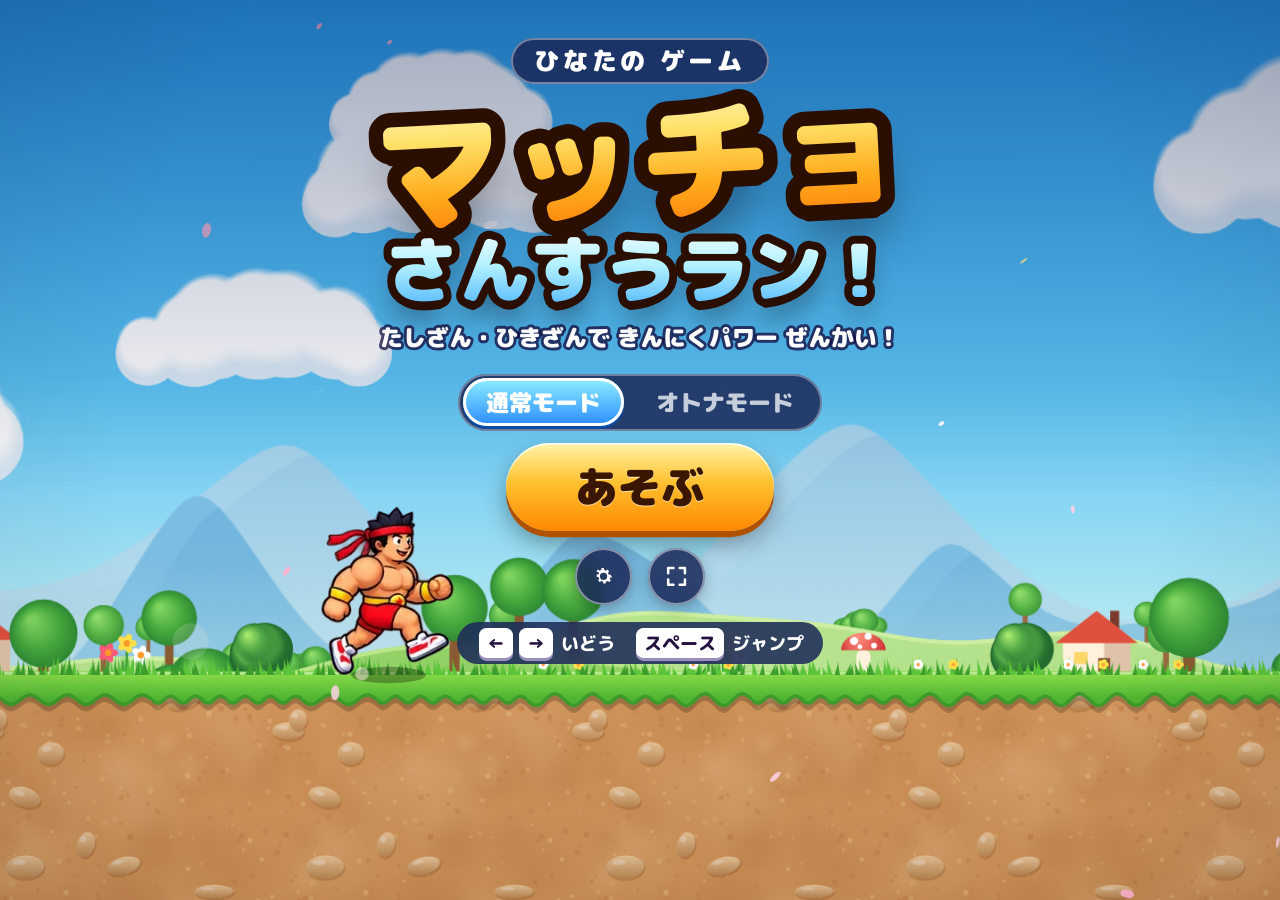
==== index.html @ c9f4a4e8 "追加レア10体の登場カットインを修正版に差し替え - 添付の修正版（キャラ＋テロップ）を source/cutin/rare_<ID>_cutin.webp に保管し、透明な余白を削って assets" ====
<!doctype html>
<html lang="ja">
<head>
<meta charset="utf-8">
<meta name="viewport" content="width=device-width, initial-scale=1, maximum-scale=1, user-scalable=no, viewport-fit=cover">
<meta name="theme-color" content="#160f44">
<meta name="mobile-web-app-capable" content="yes">
<meta name="apple-mobile-web-app-capable" content="yes">
<meta name="apple-mobile-web-app-status-bar-style" content="black-translucent">
<meta name="description" content="マッチョと いっしょに たしざん・ひきざん！ よこスクロール アクション ゲーム">
<title>マッチョ さんすうラン！</title>
<link rel="icon" href="data:image/svg+xml,%3Csvg xmlns='http://www.w3.org/2000/svg' viewBox='0 0 64 64'%3E%3Crect x='4' y='26' width='56' height='12' rx='4' fill='%23aab'/%3E%3Crect x='6' y='14' width='12' height='36' rx='4' fill='%23334'/%3E%3Crect x='46' y='14' width='12' height='36' rx='4' fill='%23334'/%3E%3C/svg%3E">
<link rel="preconnect" href="https://fonts.googleapis.com">
<link rel="preconnect" href="https://fonts.gstatic.com" crossorigin>
<link href="https://fonts.googleapis.com/css2?family=M+PLUS+Rounded+1c:wght@500;800;900&display=swap" rel="stylesheet">
<link rel="stylesheet" href="css/style.css?v=20261101b">
</head>
<body>
<div id="app">
  <canvas id="game"></canvas>

  <!-- うえの ひょうじ -->
  <div id="hud" class="hud">
    <div class="hud-left">
      <div id="hearts" class="hearts"></div>
      <div class="hud-row">
        <div class="pill db-pill">
          <svg class="db-icon" viewBox="0 0 48 24" aria-hidden="true"><rect x="10" y="9" width="28" height="6" rx="2" fill="#dfe3ee"/><rect x="5" y="2" width="9" height="20" rx="3" fill="#3a3e52"/><rect x="34" y="2" width="9" height="20" rx="3" fill="#3a3e52"/><rect x="0" y="6" width="6" height="12" rx="2" fill="#2a2d3d"/><rect x="42" y="6" width="6" height="12" rx="2" fill="#2a2d3d"/></svg>
          <span id="dbCount">0</span>
        </div>
        <!-- いまの モード（オトナは のこり じかんも） -->
        <div id="modeTag" class="pill mode-tag"><b class="mode-name">通常モード</b><span class="clock"><svg viewBox="0 0 24 24" aria-hidden="true"><circle cx="12" cy="13" r="8" fill="none" stroke="currentColor" stroke-width="2.6"/><path d="M12 9v4.5l3 2M9.5 2.5h5" fill="none" stroke="currentColor" stroke-width="2.6" stroke-linecap="round"/></svg><span id="clockText">3:00</span></span></div>
      </div>
    </div>
    <div id="stageChip" class="pill stage-chip"></div>
    <div class="hud-right">
      <!-- BGM を べつの 曲へ（ジャンプ・こたえとは べつ） -->
      <button id="btnBgm" class="pill bgm-btn" aria-label="BGMを べつの 曲に かえる">♫ シャッフル</button>
      <button id="btnPause" class="round-btn" aria-label="ひとやすみ">
        <svg viewBox="0 0 24 24" aria-hidden="true"><rect x="6" y="5" width="4" height="14" rx="1.5"/><rect x="14" y="5" width="4" height="14" rx="1.5"/></svg>
      </button>
    </div>
  </div>

  <!-- もんだい -->
  <div id="quiz" class="quiz">
    <div class="quiz-card">
      <div class="q-row">
        <div class="q-term"><div class="q-num" id="qA">0</div><div class="dots" id="dA"></div></div>
        <div class="q-op" id="qOp">＋</div>
        <div class="q-term"><div class="q-num" id="qB">0</div><div class="dots" id="dB"></div></div>
        <div class="q-op">＝</div>
        <div class="q-term"><div class="q-num q-ans" id="qAns">？</div><div class="dots" id="dAns"></div></div>
      </div>
      <div class="q-foot"><div class="q-help" id="qHelp"></div><div class="q-legend" id="qLegend"><span><i class="pv-t a"></i>＝10</span><span><i class="pv-h a mini"></i>＝100</span></div></div>
    </div>
    <button id="btnVoice" class="round-btn voice" aria-label="もういちど きく">
      <svg viewBox="0 0 24 24" aria-hidden="true"><path d="M4 9h4l5-4v14l-5-4H4z"/><path d="M16 8.5a5 5 0 0 1 0 7M18.5 6a8.5 8.5 0 0 1 0 12" fill="none" stroke="currentColor" stroke-width="2" stroke-linecap="round"/></svg>
    </button>
  </div>

  <div id="banner" class="banner"></div>

  <!-- せいかいの カットイン（え ＋ うすい あんまく） -->
  <div id="cutin" class="cutin" aria-hidden="true"><div class="cutin-dim"></div><div class="cutin-dim-rare"></div><canvas id="muscleFx" class="muscle-fx"></canvas><img id="cutinImg" class="cutin-img" alt=""></div>

  <!-- タッチ そうさ -->
  <div id="touch" class="touch">
    <div class="tpad">
      <button id="tLeft" class="tbtn" aria-label="ひだり"><svg viewBox="0 0 24 24"><path d="M15 4 7 12l8 8"/></svg></button>
      <button id="tRight" class="tbtn" aria-label="みぎ"><svg viewBox="0 0 24 24"><path d="m9 4 8 8-8 8"/></svg></button>
    </div>
    <button id="tJump" class="tbtn jump" aria-label="ジャンプ"><svg viewBox="0 0 24 24"><path d="M5 15l7-7 7 7"/></svg><span>ジャンプ</span></button>
  </div>

  <!-- タイトル -->
  <section id="scrTitle" class="screen title-screen">
    <div class="title-wrap">
      <div class="title-sub">ひなたの ゲーム</div>
      <h1 class="logo">
        <span class="logo-line l1" data-text="マッチョ"><span>マッチョ</span></span>
        <span class="logo-line l2" data-text="さんすうラン！"><span>さんすうラン！</span></span>
      </h1>
      <p class="title-copy">たしざん・ひきざんで きんにくパワー ぜんかい！</p>
      <div id="modeSel" class="mode-sel" role="radiogroup" aria-label="モード">
        <button data-mode="normal" class="on" role="radio" aria-checked="true">通常モード</button>
        <button data-mode="adult" role="radio" aria-checked="false">オトナモード</button>
      </div>
      <p id="modeNote" class="mode-note">1ステージ3分、ライフは3つ！<br>計算ミスや敵への接触でライフが減るぞ。ボスの攻撃はジャンプでよけよう！</p>
      <button id="btnPlay" class="btn big pulse">あそぶ</button>
      <div class="title-tools">
        <button id="btnSettings" class="round-btn" aria-label="せってい"><svg viewBox="0 0 24 24"><path d="M12 8.5a3.5 3.5 0 1 0 0 7 3.5 3.5 0 0 0 0-7Zm8.4 4.6-1.9-.3a6.7 6.7 0 0 1-.6 1.5l1.1 1.6-1.6 1.6-1.6-1.1c-.5.3-1 .5-1.5.6l-.3 1.9h-2.2l-.3-1.9a6.7 6.7 0 0 1-1.5-.6l-1.6 1.1-1.6-1.6 1.1-1.6a6.7 6.7 0 0 1-.6-1.5l-1.9-.3v-2.2l1.9-.3c.1-.5.3-1 .6-1.5L5.1 7.1l1.6-1.6 1.6 1.1c.5-.3 1-.5 1.5-.6l.3-1.9h2.2l.3 1.9c.5.1 1 .3 1.5.6l1.6-1.1 1.6 1.6-1.1 1.6c.3.5.5 1 .6 1.5l1.9.3z"/></svg></button>
        <button id="btnFull" class="round-btn" aria-label="ぜんがめん"><svg viewBox="0 0 24 24"><path d="M4 9V4h5M20 9V4h-5M4 15v5h5M20 15v5h-5" fill="none" stroke="currentColor" stroke-width="2.4" stroke-linecap="round" stroke-linejoin="round"/></svg></button>
      </div>
      <div class="howto"><kbd>←</kbd><kbd>→</kbd> いどう　<kbd>スペース</kbd> ジャンプ</div>
    </div>
  </section>

  <!-- ステージ えらび -->
  <section id="scrSelect" class="screen select-screen">
    <h2 class="screen-title">ステージを えらぼう <span id="selMode" class="sel-mode">通常モード</span></h2>
    <div class="level-row"><span class="level-cap">むずかしさ</span><div id="levelSel" class="levels"></div></div>
    <div id="stageGrid" class="stage-grid"></div>
    <button id="btnSelBack" class="btn ghost">もどる</button>
  </section>

  <!-- せってい -->
  <section id="scrSettings" class="screen dim">
    <div class="panel">
      <h2>おうちの ひと むけ せってい</h2>
      <p class="opt-note set-note">かずの むずかしさは「ステージを えらぼう」で えらべます</p>
      <div class="opt"><div class="opt-label">よみあげ こえ</div><div class="seg" data-key="voice"><button data-v="1">オン</button><button data-v="0">オフ</button></div></div>
      <div class="opt"><div class="opt-label">かぞえる ●ヒント</div><div class="seg" data-key="hint"><button data-v="1">オン</button><button data-v="0">オフ</button></div></div>
      <div class="opt"><div class="opt-label">おんがく</div><div class="seg" data-key="music"><button data-v="1">オン</button><button data-v="0">オフ</button></div></div>
      <div class="opt"><div class="opt-label">こうかおん</div><div class="seg" data-key="sfx"><button data-v="1">オン</button><button data-v="0">オフ</button></div></div>
      <button id="btnSetBack" class="btn">OK</button>
    </div>
  </section>

  <!-- ひとやすみ -->
  <section id="scrPause" class="screen dim">
    <div class="panel small">
      <h2>ひとやすみ</h2>
      <button id="btnResume" class="btn big">つづける</button>
      <button id="btnRetry" class="btn">さいしょから</button>
      <div class="row">
        <button id="btnToSelect" class="btn ghost">ステージを えらぶ</button>
        <button id="btnPauseSettings" class="btn ghost">せってい</button>
      </div>
    </div>
  </section>

  <!-- クリア -->
  <section id="scrClear" class="screen dim">
    <div class="panel clear">
      <div class="clear-main">
        <div id="clearLevel" class="clear-level"></div>
        <h2 class="clear-title">ステージ クリア！</h2>
        <div class="stars" id="clearStars"><span></span><span></span><span></span></div>
        <div class="clear-stats">
          <div><b id="cCorrect">0</b><small>もん せいかい</small></div>
          <div><b id="cDb">0</b><small>こ ダンベル</small></div>
          <div id="cTimeBox" hidden><b id="cTime">0:00</b><small>のこり じかん</small></div>
        </div>
        <p class="clear-msg" id="cMsg"></p>
        <button id="btnNext" class="btn big">つぎの ステージへ</button>
        <div class="row">
          <button id="btnAgain" class="btn">もういちど</button>
          <button id="btnClearSel" class="btn ghost">ステージを えらぶ</button>
        </div>
      </div>
      <!-- でた もんだいの いちらん（ながい ときは この なかだけ スクロール） -->
      <div class="clear-log">
        <div class="clear-log-head"><span>もんだい</span><span>けっか</span></div>
        <div class="clear-log-body"><ol id="clearLog" class="clear-log-list"></ol></div>
      </div>
    </div>
  </section>

  <!-- ゲームオーバー（オトナモード: ライフ切れ・時間切れ） -->
  <section id="scrOver" class="screen dim">
    <div class="panel small over-panel">
      <div id="overLevel" class="clear-level"></div>
      <h2 id="overTitle" class="over-title">ゲームオーバー</h2>
      <p id="overMsg" class="clear-msg"></p>
      <button id="btnOverRetry" class="btn big">もういちど</button>
      <button id="btnOverSel" class="btn ghost">ステージを えらぶ</button>
    </div>
  </section>

  <div id="rotate" class="rotate"><div class="phone"></div><p>よこむきに してね</p></div>
</div>

<script src="js/util.js?v=20261101b"></script>
<script src="js/quiz.js?v=20261101b"></script>
<script src="js/media.js?v=20261101b"></script>
<script src="js/audio.js?v=20261101b"></script>
<script src="js/media-audio.js?v=20261101b"></script>
<script src="js/input.js?v=20261101b"></script>
<script src="js/themes.js?v=20261101b"></script>
<script src="js/assets.js?v=20261101b"></script>
<script src="js/sprite-meta.js?v=20261101b"></script>
<script src="js/sprites.js?v=20261101b"></script>
<script src="js/hero.js?v=20261101b"></script>
<script src="js/entities.js?v=20261101b"></script>
<script src="js/level.js?v=20261101b"></script>
<script src="js/chara-data.js?v=20261101b"></script>
<script src="js/rare10-data.js?v=20261101b"></script>
<script src="js/chara.js?v=20261101b"></script>
<script src="js/render.js?v=20261101b"></script>
<script src="js/cutin.js?v=20261101b"></script>
<script src="js/ui.js?v=20261101b"></script>
<script src="js/game.js?v=20261101b"></script>
</body>
</html>
---- css/style.css ----
:root {
  --font: 'M PLUS Rounded 1c', 'Hiragino Maru Gothic ProN', 'BIZ UDPGothic', 'Meiryo', sans-serif;
  --ink: #24113f;
  --u: min(1vh, 0.6vw);
  --glass: rgba(26, 40, 88, 0.86);
}

* { box-sizing: border-box; -webkit-tap-highlight-color: transparent; }

html, body {
  margin: 0;
  height: 100%;
  overflow: hidden;
  background: #0b0820;
  color: #fff;
  font-family: var(--font);
  user-select: none;
  -webkit-user-select: none;
  -webkit-touch-callout: none;
  touch-action: none;
  overscroll-behavior: none;
}

#app { position: fixed; inset: 0; }
#game { position: absolute; inset: 0; width: 100%; height: 100%; display: block; }
button { font-family: inherit; cursor: pointer; border: 0; color: inherit; background: none; }
button:focus-visible { outline: 4px solid #7ae8ff; outline-offset: 3px; }

.outline {
  paint-order: stroke fill;
  -webkit-text-stroke: 0.2em #2a0e00;
}

/* ---------------- がめん ---------------- */
.screen {
  position: absolute;
  inset: 0;
  z-index: 20;
  display: flex;
  flex-direction: column;
  align-items: center;
  justify-content: center;
  gap: calc(var(--u) * 2.4);
  padding: calc(var(--u) * 4);
  opacity: 0;
  visibility: hidden;
  pointer-events: none;
  transition: opacity 0.35s ease, visibility 0s linear 0.35s;
}
.screen.on { opacity: 1; visibility: visible; pointer-events: auto; transition: opacity 0.35s ease; }
.screen.dim {
  background: radial-gradient(ellipse at center, rgba(24, 10, 60, 0.55), rgba(10, 4, 30, 0.85));
  -webkit-backdrop-filter: blur(6px);
  backdrop-filter: blur(6px);
}

/* ---------------- タイトル ---------------- */
.title-screen {
  justify-content: flex-start;
  padding-top: calc(var(--u) * 5);
  background: linear-gradient(180deg, rgba(8, 30, 80, 0.38), rgba(8, 30, 80, 0) 55%);
}
.title-wrap { display: flex; flex-direction: column; align-items: center; gap: calc(var(--u) * 1.6); }
.title-sub {
  font-weight: 900;
  font-size: calc(var(--u) * 3.2);
  letter-spacing: 0.15em;
  padding: calc(var(--u) * 0.6) calc(var(--u) * 3);
  border-radius: 999px;
  background: var(--glass);
  box-shadow: inset 0 0 0 2px rgba(255, 255, 255, 0.4);
  -webkit-backdrop-filter: blur(8px);
  backdrop-filter: blur(8px);
}
.logo {
  margin: 0;
  display: flex;
  flex-direction: column;
  align-items: center;
  line-height: 1.02;
  font-weight: 900;
  animation: logoIn 0.9s cubic-bezier(0.2, 1.4, 0.4, 1) both, float 4s 0.9s ease-in-out infinite;
}
.logo-line { position: relative; display: block; white-space: nowrap; }
.logo-line::before {
  content: attr(data-text);
  position: absolute;
  inset: 0;
  color: #2a0e00;
  -webkit-text-stroke: 0.22em #2a0e00;
  text-shadow: 0 0.12em 0 #2a0e00, 0 0.24em 0.35em rgba(0, 0, 0, 0.45);
}
.logo-line > span {
  position: relative;
  background: linear-gradient(180deg, #fffbd6 0%, #ffe066 34%, #ffad1f 62%, #ff6a00 100%);
  -webkit-background-clip: text;
  background-clip: text;
  color: transparent;
}
.l1 { font-size: calc(var(--u) * 17); transform: rotate(-3deg); letter-spacing: 0.02em; }
.l2 { font-size: calc(var(--u) * 9.5); margin-top: calc(var(--u) * 0.5); }
.l2 > span { background: linear-gradient(180deg, #ffffff 0%, #b4f2ff 45%, #3aa8ff 100%); -webkit-background-clip: text; background-clip: text; }
.title-copy {
  margin: 0 0 calc(var(--u) * 1);
  font-weight: 900;
  font-size: calc(var(--u) * 3);
  paint-order: stroke fill;
  -webkit-text-stroke: 0.25em rgba(20, 10, 60, 0.75);
}
.title-tools { display: flex; gap: calc(var(--u) * 2); margin-top: calc(var(--u) * 0.6); }
.howto {
  margin-top: calc(var(--u) * 0.6);
  font-weight: 800;
  font-size: calc(var(--u) * 2.4);
  padding: calc(var(--u) * 0.8) calc(var(--u) * 2.4);
  border-radius: 999px;
  background: var(--glass);
  -webkit-backdrop-filter: blur(8px);
  backdrop-filter: blur(8px);
}
kbd {
  font-family: inherit;
  display: inline-block;
  min-width: 1.8em;
  padding: 0.05em 0.45em;
  margin: 0 0.15em;
  border-radius: 0.4em;
  background: #fff;
  color: var(--ink);
  box-shadow: 0 3px 0 #9a90c0;
  text-align: center;
}
body.touchy .howto { display: none; }

/* ---------------- ボタン ---------------- */
.btn {
  font-weight: 900;
  font-size: max(15px, calc(var(--u) * 3.4));
  padding: calc(var(--u) * 1.5) calc(var(--u) * 5);
  border-radius: 999px;
  background: linear-gradient(180deg, #fff4a8 0%, #ffc130 45%, #ff8800 100%);
  color: #3a1600;
  box-shadow: 0 calc(var(--u) * 0.8) 0 #b05000, 0 calc(var(--u) * 1.6) calc(var(--u) * 3) rgba(0, 0, 0, 0.35), inset 0 2px 0 rgba(255, 255, 255, 0.75);
  text-shadow: 0 1px 0 rgba(255, 255, 255, 0.6);
  transition: transform 0.08s ease, box-shadow 0.08s ease, filter 0.15s;
  white-space: nowrap;
}
.btn:hover { filter: brightness(1.06); }
.btn:active { transform: translateY(calc(var(--u) * 0.6)); box-shadow: 0 calc(var(--u) * 0.2) 0 #b05000, 0 calc(var(--u) * 0.6) calc(var(--u) * 1.6) rgba(0, 0, 0, 0.3); }
.btn.big { font-size: max(22px, calc(var(--u) * 5.6)); padding: calc(var(--u) * 1.6) calc(var(--u) * 9); }
.btn.ghost {
  background: rgba(255, 255, 255, 0.14);
  color: #fff;
  box-shadow: inset 0 0 0 2px rgba(255, 255, 255, 0.45);
  text-shadow: none;
  -webkit-backdrop-filter: blur(6px);
  backdrop-filter: blur(6px);
}
.panel .btn.ghost { background: #ece9f8; color: #5a4a98; box-shadow: inset 0 0 0 2px #d4cfee; }
.btn.pulse { animation: pulse 1.6s ease-in-out infinite; }

.round-btn {
  width: max(38px, calc(var(--u) * 7.4));
  height: max(38px, calc(var(--u) * 7.4));
  border-radius: 50%;
  display: grid;
  place-items: center;
  background: var(--glass);
  box-shadow: inset 0 0 0 2px rgba(255, 255, 255, 0.45), 0 4px 14px rgba(0, 0, 0, 0.25);
  -webkit-backdrop-filter: blur(8px);
  backdrop-filter: blur(8px);
  transition: transform 0.1s;
}
.round-btn:active { transform: scale(0.92); }
.round-btn svg { width: 56%; height: 56%; fill: #fff; }

/* ---------------- HUD ---------------- */
.hud {
  position: absolute;
  inset: 0 0 auto 0;
  z-index: 10;
  display: flex;
  align-items: flex-start;
  justify-content: space-between;
  padding: max(calc(var(--u) * 2), env(safe-area-inset-top)) max(calc(var(--u) * 2.6), env(safe-area-inset-right)) 0 max(calc(var(--u) * 2.6), env(safe-area-inset-left));
  opacity: 0;
  transform: translateY(-24px);
  transition: opacity 0.3s, transform 0.3s;
  pointer-events: none;
}
.hud.on { opacity: 1; transform: none; }
.hud.on button { pointer-events: auto; }
.hud-left { display: flex; flex-direction: column; align-items: flex-start; gap: calc(var(--u) * 1); }
.hearts { display: flex; gap: calc(var(--u) * 0.6); }
.heart { width: max(24px, calc(var(--u) * 5.6)); height: max(22px, calc(var(--u) * 5.2)); display: block; filter: drop-shadow(0 3px 0 rgba(0, 0, 0, 0.3)); }
.heart svg { width: 100%; height: 100%; display: block; }
.heart.full svg { fill: #ff3b5c; stroke: #fff; stroke-width: 2.6; }
.heart.empty svg { fill: rgba(30, 20, 50, 0.5); stroke: rgba(255, 255, 255, 0.65); stroke-width: 2.6; }
.heart.lose { animation: lose 0.55s; }
.heart.gain { animation: gain 0.55s; }
.pill {
  display: inline-flex;
  align-items: center;
  gap: calc(var(--u) * 1);
  padding: calc(var(--u) * 0.5) calc(var(--u) * 2) calc(var(--u) * 0.5) calc(var(--u) * 1.4);
  border-radius: 999px;
  background: var(--glass);
  box-shadow: inset 0 0 0 2px rgba(255, 255, 255, 0.32);
  -webkit-backdrop-filter: blur(8px);
  backdrop-filter: blur(8px);
  font-weight: 900;
  font-size: max(15px, calc(var(--u) * 3.6));
}
.db-icon { width: max(22px, calc(var(--u) * 5.4)); height: auto; filter: drop-shadow(0 2px 0 rgba(0, 0, 0, 0.3)); }
.db-pill.bump { animation: bump 0.35s; }
.stage-chip { font-size: max(12px, calc(var(--u) * 2.6)); padding: calc(var(--u) * 0.9) calc(var(--u) * 2.4); transition: opacity 0.3s; }
body.quizzing .stage-chip { opacity: 0; }
.hud-row { display: flex; align-items: center; gap: calc(var(--u) * 1); }
.hearts .heart-count { font-weight: 900; font-size: max(18px, calc(var(--u) * 4.4)); align-self: center; paint-order: stroke fill; -webkit-text-stroke: 0.22em rgba(60, 0, 20, 0.8); }
/* ひとやすみ の した に「♫ シャッフル」（問題カードの 🔊 ボタンと はなす） */
.hud-right { display: flex; flex-direction: column-reverse; align-items: flex-end; gap: calc(var(--u) * 1.2); }
.bgm-btn { font-size: max(12px, calc(var(--u) * 2.7)); padding: calc(var(--u) * 1) calc(var(--u) * 2.2); height: max(34px, calc(var(--u) * 6.4)); color: #fff; cursor: pointer; }
.bgm-btn:active { transform: scale(0.94); }
.bgm-btn:disabled { opacity: 0.4; cursor: default; }
.bgm-btn.spin { animation: bump 0.35s; }
/* いまの モード（もんだい中も きえない）。オトナは のこり じかん */
.mode-tag { font-size: max(11px, calc(var(--u) * 2.4)); padding: calc(var(--u) * 0.7) calc(var(--u) * 1.8); gap: calc(var(--u) * 0.8); }
.mode-tag .clock { display: none; align-items: center; gap: 4px; font-variant-numeric: tabular-nums; font-size: max(15px, calc(var(--u) * 3.6)); }
.mode-tag .clock svg { width: 1em; height: 1em; }
.mode-tag.adult { background: linear-gradient(180deg, rgba(120, 30, 160, 0.85), rgba(70, 10, 110, 0.85)); box-shadow: inset 0 0 0 2px rgba(255, 180, 255, 0.6); }
.mode-tag.adult .mode-name { color: #ffd6ff; }
.mode-tag.adult .clock { display: inline-flex; }
.mode-tag.low { background: linear-gradient(180deg, #ff4a6a, #b8102e); animation: bump 1s infinite; }

/* ---------------- モード えらび（タイトル） ---------------- */
.mode-sel { display: flex; gap: calc(var(--u) * 1.2); padding: calc(var(--u) * 0.6); border-radius: 999px; background: var(--glass); box-shadow: inset 0 0 0 2px rgba(255, 255, 255, 0.35); -webkit-backdrop-filter: blur(8px); backdrop-filter: blur(8px); }
.mode-sel button { font-weight: 900; font-size: max(14px, calc(var(--u) * 3)); padding: calc(var(--u) * 0.9) calc(var(--u) * 3); border-radius: 999px; color: #fff; opacity: 0.75; box-shadow: inset 0 0 0 2px transparent; transition: background 0.15s, opacity 0.15s, box-shadow 0.15s; }
.mode-sel button.on { opacity: 1; background: linear-gradient(180deg, #8ef0ff, #2a8bff); box-shadow: inset 0 0 0 3px #fff, 0 3px 0 #0a4aa0; }
.mode-sel button[data-mode='adult'].on { background: linear-gradient(180deg, #e7a6ff, #8a2ad0); box-shadow: inset 0 0 0 3px #fff, 0 3px 0 #4a0a80; }
.mode-note { display: none; margin: 0; max-width: min(92vw, 640px); text-align: center; font-weight: 800; font-size: max(12px, calc(var(--u) * 2.5)); line-height: 1.45; padding: calc(var(--u) * 0.8) calc(var(--u) * 2.6); border-radius: calc(var(--u) * 2); background: rgba(60, 10, 90, 0.72); box-shadow: inset 0 0 0 2px rgba(230, 170, 255, 0.6); }
.mode-note.on { display: block; }
/* ひくい がめん（スマホ よこ）: ロゴを すこし ちいさく して モードの ぶんを あける */
@media (max-height: 520px) {
  body.adult .l1 { font-size: calc(var(--u) * 12.5); }
  body.adult .l2 { font-size: calc(var(--u) * 7); }
  body.adult .title-copy { display: none; }
}
.sel-mode { display: inline-block; vertical-align: middle; margin-left: 0.4em; font-size: 0.6em; padding: 0.15em 0.8em; border-radius: 999px; background: linear-gradient(180deg, #8ef0ff, #2a8bff); box-shadow: inset 0 0 0 2px #fff; }
.sel-mode.adult { background: linear-gradient(180deg, #e7a6ff, #8a2ad0); }
.over-title { color: #c8102e; }
.over-panel { display: flex; flex-direction: column; align-items: center; gap: calc(var(--u) * 1.6); }

/* ---------------- もんだい ---------------- */
.quiz {
  position: absolute;
  top: max(calc(var(--u) * 2), env(safe-area-inset-top));
  left: 50%;
  z-index: 11;
  display: flex;
  align-items: center;
  gap: calc(var(--u) * 1.2);
  transform: translate(-50%, -170%);
  transition: transform 0.55s cubic-bezier(0.2, 1.5, 0.4, 1);
  pointer-events: none;
}
.quiz.show { transform: translate(-50%, 0); }
.quiz.show .voice { pointer-events: auto; }
.quiz-card {
  background: linear-gradient(180deg, rgba(255, 255, 255, 0.96), rgba(234, 240, 255, 0.92));
  color: var(--ink);
  border: 3px solid #fff;
  border-radius: calc(var(--u) * 3.4);
  padding: calc(var(--u) * 1.8) calc(var(--u) * 3.8) calc(var(--u) * 1.4);
  box-shadow: 0 calc(var(--u) * 1) 0 rgba(30, 20, 90, 0.35), 0 calc(var(--u) * 2) calc(var(--u) * 5) rgba(0, 0, 0, 0.35);
}
.q-row { display: flex; align-items: flex-start; gap: calc(var(--u) * 2.2); }
.q-term { display: flex; flex-direction: column; align-items: center; gap: calc(var(--u) * 0.8); }
.q-num {
  min-width: max(42px, calc(var(--u) * 12.5));
  height: max(42px, calc(var(--u) * 12.5));
  padding: 0 calc(var(--u) * 1);
  display: grid;
  place-items: center;
  font-weight: 900;
  font-size: max(30px, calc(var(--u) * 9.4));
  line-height: 1;
  border-radius: calc(var(--u) * 2.2);
  background: linear-gradient(180deg, #ffffff, #e8edfb);
  box-shadow: inset 0 -4px 0 rgba(30, 30, 90, 0.12), 0 3px 0 rgba(30, 30, 90, 0.16);
  color: #2a1a5a;
}
.q-op { font-weight: 900; font-size: max(26px, calc(var(--u) * 8.6)); height: max(42px, calc(var(--u) * 12.5)); display: grid; place-items: center; color: #ff5a2a; }
.q-ans {
  color: #fff;
  background: linear-gradient(180deg, #84f2ff, #2a7bff);
  box-shadow: 0 0 0 3px #fff, 0 0 calc(var(--u) * 3) rgba(80, 180, 255, 0.9);
  text-shadow: 0 3px 0 rgba(10, 40, 120, 0.5);
  animation: glowPulse 1.2s ease-in-out infinite;
}
.quiz.solved .q-ans {
  background: linear-gradient(180deg, #c2ff8e, #1fb34a);
  box-shadow: 0 0 0 3px #fff, 0 0 calc(var(--u) * 3.4) rgba(90, 255, 120, 0.95);
  animation: popIn 0.5s cubic-bezier(0.2, 1.6, 0.4, 1);
}
.dots { display: flex; flex-wrap: wrap; justify-content: center; gap: max(2px, calc(var(--u) * 0.6)); width: max(52px, calc(var(--u) * 14.4)); min-height: max(8px, calc(var(--u) * 2.3)); }
.dot { width: max(8px, calc(var(--u) * 2.3)); height: max(8px, calc(var(--u) * 2.3)); border-radius: 50%; display: block; position: relative; box-shadow: 0 1px 0 rgba(0, 0, 0, 0.2); }
.dot.a { background: radial-gradient(circle at 35% 30%, #ffe0b0, #ff8a1a 60%, #d05800); }
.dot.b { background: radial-gradient(circle at 35% 30%, #cfeeff, #3a9aff 60%, #1a58d0); }
.dot.minus { background: radial-gradient(circle at 35% 30%, #ffc8d0, #ff4a6a 60%, #b81a3a); }
.dot.ans { background: radial-gradient(circle at 35% 30%, #dcffc0, #3ac84a 60%, #158a2a); animation: popIn 0.4s both; }
.dot.x { opacity: 0.38; }
.dot.x::after, .dot.minus::after {
  content: '';
  position: absolute;
  inset: -18%;
  background:
    linear-gradient(45deg, transparent 43%, var(--xc, #c8102e) 43%, var(--xc, #c8102e) 57%, transparent 57%),
    linear-gradient(-45deg, transparent 43%, var(--xc, #c8102e) 43%, var(--xc, #c8102e) 57%, transparent 57%);
}
.dot.minus { --xc: #ffffff; }
.dot.minus::after { inset: 12%; }
.quiz.nohint .dots { display: none; }
.q-help { white-space: nowrap; }
/* ひくい がめん（スマホの よこむき）は ●を 10こずつ ならべて カードを ひくく */
@media (max-height: 500px) {
  .dots { width: calc(10 * 8px + 9 * 2px); }
  .q-term { min-width: 0; }
}
.q-help { text-align: center; font-weight: 800; font-size: max(13px, calc(var(--u) * 2.9)); color: #5a4a8a; margin-top: calc(var(--u) * 0.7); }
.quiz.solved .q-help { color: #18943c; }
.quiz.wrong .quiz-card { animation: shake 0.45s; }
.quiz.wrong .dot { animation: wiggle 0.5s 2; }
.voice { background: linear-gradient(180deg, #8a6aff, #5a3ae0); box-shadow: inset 0 0 0 3px rgba(255, 255, 255, 0.6), 0 5px 0 #3a1aa0; }

/* 10の まとまり（ぼう）・100の まとまり（しかく） */
.quiz { --d: max(6px, min(calc(var(--u) * 2.1), 14px)); }
.dots.pv-wrap { width: auto; min-width: max(52px, calc(var(--u) * 14.4)); }
.pv { display: flex; align-items: flex-end; justify-content: center; gap: calc(var(--d) * 0.45); }
.pv-tens { display: flex; align-items: flex-end; gap: calc(var(--d) * 0.25); }
.pv-ones { display: grid; grid-template-columns: repeat(3, var(--d)); gap: calc(var(--d) * 0.2); align-content: end; }
.pv-ones .dot { width: var(--d); height: var(--d); }
.pv-t {
  display: block;
  width: calc(var(--d) * 0.85);
  height: calc(var(--d) * 5);
  border-radius: calc(var(--d) * 0.3);
  position: relative;
  box-shadow: 0 1px 0 rgba(0, 0, 0, 0.25);
  background-image: repeating-linear-gradient(180deg, transparent 0 calc(10% - 1px), rgba(255, 255, 255, 0.75) calc(10% - 1px) 10%);
}
.pv-h {
  display: grid;
  place-items: center;
  width: calc(var(--d) * 5);
  height: calc(var(--d) * 5);
  border-radius: calc(var(--d) * 0.35);
  position: relative;
  box-shadow: 0 1px 0 rgba(0, 0, 0, 0.25);
  background-image:
    repeating-linear-gradient(180deg, transparent 0 calc(10% - 1px), rgba(255, 255, 255, 0.55) calc(10% - 1px) 10%),
    repeating-linear-gradient(90deg, transparent 0 calc(10% - 1px), rgba(255, 255, 255, 0.55) calc(10% - 1px) 10%);
}
.pv-h b { font-size: calc(var(--d) * 1.6); font-weight: 900; color: #fff; text-shadow: 0 1px 2px rgba(0, 0, 0, 0.6); }
.pv-t.a, .pv-h.a { background-color: #ff8a1a; }
.pv-t.b, .pv-h.b { background-color: #3a9aff; }
.pv-t.ans, .pv-h.ans { background-color: #3ac84a; animation: popIn 0.4s both; }
.pv-t.minus, .pv-h.minus { background-color: #ff4a6a; opacity: 0.7; }
.pv .dot.minus::after { display: none; }
.pv .dot.minus { opacity: 0.7; }
/* ひく かず は まとまり ぜんたいに 大きな ✕（とりのぞく ぶん） */
.pv.pv-minus { position: relative; padding: 2px; }
.pv.pv-minus::after {
  content: '';
  position: absolute;
  inset: -3px;
  background:
    linear-gradient(to top right, transparent calc(50% - 2.5px), #d8102e calc(50% - 2.5px), #d8102e calc(50% + 2.5px), transparent calc(50% + 2.5px)),
    linear-gradient(to top left, transparent calc(50% - 2.5px), #d8102e calc(50% - 2.5px), #d8102e calc(50% + 2.5px), transparent calc(50% + 2.5px));
  pointer-events: none;
}
.q-foot { display: flex; align-items: center; justify-content: center; gap: calc(var(--u) * 2); margin-top: calc(var(--u) * 0.7); }
.q-foot .q-help { margin-top: 0; }
.q-legend { display: none; align-items: center; gap: calc(var(--u) * 1.2); font-weight: 900; font-size: max(12px, calc(var(--u) * 2.4)); color: #5a4a8a; white-space: nowrap; }
.q-legend.on { display: flex; }
.quiz.nohint .q-legend { display: none; }
.q-legend span { display: inline-flex; align-items: center; gap: 2px; }
.q-legend .pv-t { --d: max(5px, min(calc(var(--u) * 1.4), 9px)); height: calc(var(--d) * 3.2); display: inline-block; }
.q-legend .pv-h.mini { --d: max(5px, min(calc(var(--u) * 1.4), 9px)); width: calc(var(--d) * 3.2); height: calc(var(--d) * 3.2); display: inline-block; }
/* 3けたの ときは すこし ちいさめ（はみださない） */
.quiz.big .q-num { font-size: max(26px, calc(var(--u) * 7.6)); min-width: max(42px, calc(var(--u) * 13)); }
.quiz.big .q-row { gap: calc(var(--u) * 1.4); }
/* こたえが 4けた（オトナの 2けた×2けた）: わくから はみださない */
.quiz.huge .q-num { font-size: max(22px, calc(var(--u) * 6.4)); min-width: max(42px, calc(var(--u) * 11)); }
.quiz.adult .q-term { gap: 0; }
@media (max-height: 500px) {
  .quiz { --d: 6px; }
  .q-legend { font-size: 11px; }
}

/* ---------------- せいかいの カットイン ---------------- */
.cutin { position: absolute; inset: 0; z-index: 15; pointer-events: none; display: none; overflow: hidden; }
.cutin.on { display: block; }
.cutin-dim { position: absolute; inset: 0; opacity: 0; background: radial-gradient(ellipse at center, rgba(12, 6, 36, 0.45), rgba(12, 6, 36, 0.75)); }
/* レア: ほら貝〜動画の あいだの くろい うすい まく（え が でたら 通常と おなじ .cutin-dim に ひきつぐ） */
.cutin-dim-rare { position: absolute; inset: 0; opacity: 0; background: #000; }
/* レアの マッスル群（いちばん うえ・まえ。たてよこの わりあいは そのまま、はみださない） */
.muscle-fx {
  position: absolute;
  top: 0;
  left: 50%;
  width: min(100vw, calc(100vh * var(--ar, 1.7778)));  /* --ar = 動画の よこ÷たて（js で 動画の 大きさから いれる） */
  aspect-ratio: var(--ar, 1.7778);
  transform: translateX(-50%);
  display: none;
}
.muscle-fx.on { display: block; }
.cutin-img {
  position: absolute;
  left: 50%;
  top: 50%;
  height: 82vh;
  height: min(82vh, 82dvh);
  width: auto;
  max-width: 88vw;
  object-fit: contain;     /* たてよこの わりあいを まもる */
  filter: drop-shadow(0 10px 24px rgba(0, 0, 0, 0.45));
  will-change: transform;
}

/* ---------------- むずかしさ ---------------- */
.level-row { display: flex; align-items: center; gap: calc(var(--u) * 1.6); flex-wrap: wrap; justify-content: center; }
.level-cap {
  font-weight: 900;
  font-size: max(13px, calc(var(--u) * 2.8));
  color: #fff;
  paint-order: stroke fill;
  -webkit-text-stroke: 0.22em #1a0a40;
}
.levels { display: flex; gap: calc(var(--u) * 1); padding: 5px; border-radius: 999px; background: rgba(20, 10, 60, 0.55); box-shadow: inset 0 0 0 2px rgba(255, 255, 255, 0.35); }
.levels button {
  display: flex;
  flex-direction: column;
  align-items: center;
  line-height: 1.1;
  padding: calc(var(--u) * 0.7) calc(var(--u) * 2);
  border-radius: 999px;
  color: #fff;
  transition: background 0.15s, transform 0.1s;
}
.levels button b { font-weight: 900; font-size: max(13px, calc(var(--u) * 2.6)); }
.levels button small { font-weight: 800; font-size: max(10px, calc(var(--u) * 1.9)); opacity: 0.85; }
.levels button.on { background: linear-gradient(180deg, #fff4a8, #ffc130 50%, #ff8800); color: #3a1600; box-shadow: 0 3px 0 #b05000; }
.levels button:active { transform: scale(0.95); }
.clear-level { font-weight: 900; font-size: max(13px, calc(var(--u) * 2.6)); color: #7a6aa8; }
.set-note { text-align: center; }

/* ---------------- バナー ---------------- */
.banner { position: absolute; inset: 0; z-index: 12; display: grid; place-items: center; pointer-events: none; }
.banner-item { text-align: center; animation: bannerIn 2.6s cubic-bezier(0.2, 1.2, 0.3, 1) forwards; }
.b-main {
  font-weight: 900;
  font-size: max(34px, calc(var(--u) * 10));
  line-height: 1.1;
  color: #ffe45a;
  paint-order: stroke fill;
  -webkit-text-stroke: 0.2em #2a0e00;
  text-shadow: 0 0.1em 0 #2a0e00, 0 0.2em 0.4em rgba(0, 0, 0, 0.4);
}
.b-sub {
  margin-top: calc(var(--u) * 1);
  font-weight: 900;
  font-size: max(16px, calc(var(--u) * 4.4));
  color: #fff;
  paint-order: stroke fill;
  -webkit-text-stroke: 0.22em #1a0a40;
}
.banner-item.boss .b-main { color: #ff6a9a; }

/* ---------------- タッチ ---------------- */
.touch {
  position: absolute;
  inset: auto 0 0 0;
  z-index: 13;
  display: none;
  justify-content: space-between;
  align-items: flex-end;
  padding: calc(var(--u) * 3) max(calc(var(--u) * 4), env(safe-area-inset-right)) max(calc(var(--u) * 3), env(safe-area-inset-bottom)) max(calc(var(--u) * 4), env(safe-area-inset-left));
  pointer-events: none;
}
body.touchy.playing:not(.in-menu) .touch { display: flex; }
.tpad { display: flex; gap: calc(var(--u) * 2.4); }
.tbtn {
  pointer-events: auto;
  width: max(66px, calc(var(--u) * 15));
  height: max(66px, calc(var(--u) * 15));
  border-radius: 50%;
  display: grid;
  place-items: center;
  background: rgba(255, 255, 255, 0.16);
  box-shadow: inset 0 0 0 3px rgba(255, 255, 255, 0.55), 0 6px 20px rgba(0, 0, 0, 0.25);
  -webkit-backdrop-filter: blur(6px);
  backdrop-filter: blur(6px);
  touch-action: none;
  transition: transform 0.06s, background 0.06s;
}
.tbtn svg { width: 50%; height: 50%; fill: none; stroke: #fff; stroke-width: 3.2; stroke-linecap: round; stroke-linejoin: round; }
.tbtn.pressed { background: rgba(255, 255, 255, 0.42); transform: scale(0.93); }
.tbtn.jump {
  width: max(88px, calc(var(--u) * 20));
  height: max(88px, calc(var(--u) * 20));
  display: flex;
  flex-direction: column;
  align-items: center;
  justify-content: center;
  background: linear-gradient(180deg, rgba(255, 210, 70, 0.6), rgba(255, 120, 0, 0.5));
}
.tbtn.jump svg { width: 42%; height: 42%; }
.tbtn.jump span { font-weight: 900; font-size: max(12px, calc(var(--u) * 2.8)); margin-top: calc(var(--u) * -0.6); }

/* ---------------- ステージ えらび ---------------- */
.screen-title {
  margin: 0;
  font-weight: 900;
  font-size: calc(var(--u) * 6.4);
  color: #fff;
  paint-order: stroke fill;
  -webkit-text-stroke: 0.22em #1a0a40;
  text-shadow: 0 0.12em 0 #1a0a40;
}
.select-screen { overflow-x: hidden; overflow-y: auto; justify-content: safe center; background: linear-gradient(180deg, rgba(10, 6, 40, 0.55), rgba(10, 6, 40, 0.3)); }
.stage-grid {
  display: grid;
  grid-template-columns: repeat(4, minmax(0, 1fr));
  gap: calc(var(--u) * 2.4);
  width: min(96vw, calc(var(--u) * 196));
}
.stage-card {
  display: flex;
  flex-direction: column;
  background: #fff;
  color: var(--ink);
  border: 4px solid #fff;
  border-radius: calc(var(--u) * 3.2);
  overflow: hidden;
  text-align: left;
  box-shadow: 0 calc(var(--u) * 1) 0 rgba(0, 0, 0, 0.25), 0 calc(var(--u) * 2) calc(var(--u) * 4) rgba(0, 0, 0, 0.4);
  transition: transform 0.18s cubic-bezier(0.2, 1.5, 0.4, 1);
  animation: cardIn 0.6s cubic-bezier(0.2, 1.4, 0.4, 1) both;
}
.stage-card:nth-child(2) { animation-delay: 0.07s; }
.stage-card:nth-child(3) { animation-delay: 0.14s; }
.stage-card:nth-child(4) { animation-delay: 0.21s; }
.stage-card:hover { transform: translateY(-8px) rotate(-1.2deg); }
.stage-card:active { transform: scale(0.96); }
.thumb { position: relative; aspect-ratio: 16 / 10; border-radius: calc(var(--u) * 2.2) calc(var(--u) * 2.2) 0 0; overflow: hidden; }
.thumb img { position: absolute; inset: 0; width: 100%; height: 100%; object-fit: cover; opacity: 0; transition: opacity 0.4s; }
.thumb img.loaded { opacity: 1; }
.theme-meadow { background: linear-gradient(#3f8fe0, #cbe7f8 62%, #5fb24a 62%); }
.theme-desert { background: linear-gradient(#6c3a8e, #ffa860 62%, #e09a5c 62%); }
.theme-snow { background: linear-gradient(#1f4a8a, #d9eeff 62%, #f0f6ff 62%); }
.theme-night { background: linear-gradient(#05061e, #7a2f78 62%, #26244c 62%); }
.thumb .num, .thumb .op {
  position: absolute;
  top: calc(var(--u) * 1);
  display: grid;
  place-items: center;
  height: calc(var(--u) * 5.4);
  min-width: calc(var(--u) * 5.4);
  padding: 0 calc(var(--u) * 1.2);
  border-radius: 999px;
  font-weight: 900;
  font-size: calc(var(--u) * 3.2);
  box-shadow: 0 3px 0 rgba(0, 0, 0, 0.3);
}
.thumb .num { left: calc(var(--u) * 1); background: #fff; color: var(--ink); }
.thumb .op { right: calc(var(--u) * 1); background: linear-gradient(180deg, #ff8a5a, #ff3a5a); color: #fff; }
.card-body { padding: calc(var(--u) * 1.3) calc(var(--u) * 1.8) calc(var(--u) * 1.5); }
.card-name { font-weight: 900; font-size: max(12px, calc(var(--u) * 2.9)); line-height: 1.25; }
.card-label { font-weight: 800; font-size: max(10px, calc(var(--u) * 2.1)); color: #7a6aa8; }
.card-stars { margin-top: calc(var(--u) * 0.4); }
.card-stars i { font-style: normal; font-size: calc(var(--u) * 3.4); color: #dcd8ea; }
.card-stars i.got { color: #ffbf1a; text-shadow: 0 2px 0 #c07a00; }

/* ---------------- パネル ---------------- */
.panel {
  display: flex;
  flex-direction: column;
  align-items: center;
  gap: calc(var(--u) * 2);
  min-width: min(92vw, calc(var(--u) * 82));
  max-height: 94vh;
  overflow: auto;
  padding: calc(var(--u) * 3.6) calc(var(--u) * 5);
  background: linear-gradient(180deg, rgba(255, 255, 255, 0.98), rgba(236, 240, 255, 0.96));
  color: var(--ink);
  border-radius: calc(var(--u) * 4);
  border: 4px solid #fff;
  box-shadow: 0 calc(var(--u) * 1.2) 0 rgba(30, 20, 90, 0.35), 0 calc(var(--u) * 3) calc(var(--u) * 8) rgba(0, 0, 0, 0.45);
  animation: popIn 0.45s cubic-bezier(0.2, 1.5, 0.4, 1);
}
.panel.small { min-width: min(92vw, calc(var(--u) * 64)); }
.panel h2 { margin: 0; font-weight: 900; font-size: calc(var(--u) * 4.6); }
.row { display: flex; gap: calc(var(--u) * 2); flex-wrap: wrap; justify-content: center; }
.opt { width: 100%; display: grid; grid-template-columns: 1fr auto; align-items: center; gap: calc(var(--u) * 0.4) calc(var(--u) * 3); }
.opt-label { font-weight: 900; font-size: max(14px, calc(var(--u) * 3)); }
.opt-note { grid-column: 1 / -1; margin: 0; font-size: calc(var(--u) * 2); font-weight: 800; color: #8a7ab8; }
.seg { display: flex; gap: 4px; padding: 4px; border-radius: 999px; background: #e6e3f4; }
.seg button { padding: calc(var(--u) * 0.9) calc(var(--u) * 2.4); border-radius: 999px; font-weight: 900; font-size: max(13px, calc(var(--u) * 2.6)); color: #6a5a98; }
.seg button.on { background: linear-gradient(180deg, #8f70ff, #5a3ae0); color: #fff; box-shadow: 0 3px 0 #3a1aa0; }

.clear-title {
  font-size: calc(var(--u) * 7) !important;
  color: #ffd23f;
  paint-order: stroke fill;
  -webkit-text-stroke: 0.2em #5a2a00;
  text-shadow: 0 0.12em 0 #5a2a00;
}
.stars { display: flex; gap: calc(var(--u) * 1.4); }
.stars span { font-size: calc(var(--u) * 11); line-height: 1; color: #dcd8ea; text-shadow: 0 4px 0 #b8b2d0; }
.stars span::before { content: '★'; }
.stars span.got { color: #ffc21a; text-shadow: 0 4px 0 #c27800, 0 0 calc(var(--u) * 3) rgba(255, 200, 40, 0.8); animation: starPop 0.5s cubic-bezier(0.2, 1.8, 0.4, 1); }
.clear-stats { display: flex; gap: calc(var(--u) * 6); }
.clear-stats div { display: flex; flex-direction: column; align-items: center; }
.clear-stats b { font-size: calc(var(--u) * 7); line-height: 1; color: #5a3ae0; }
.clear-stats small { font-weight: 800; font-size: calc(var(--u) * 2.4); color: #8a7ab8; }
.clear-msg { margin: 0; font-weight: 900; font-size: calc(var(--u) * 3.2); color: #ff5a2a; text-align: center; }

/* クリア: ひだりに けっかと ボタン、みぎに もんだいの いちらん（いちらんの たかさは ひだりに あわせて なかで スクロール） */
.panel.clear { flex-direction: row; align-items: stretch; gap: calc(var(--u) * 3); max-width: 98vw; padding: calc(var(--u) * 3.2); }
.clear-main { display: flex; flex-direction: column; align-items: center; justify-content: center; gap: calc(var(--u) * 1.8); flex: none; }
.clear-main .btn.big { padding-left: calc(var(--u) * 6); padding-right: calc(var(--u) * 6); }
.clear-log { display: flex; flex-direction: column; flex: 0 1 auto; width: max(240px, calc(var(--u) * 66)); min-width: 0; min-height: calc(var(--u) * 34); border-radius: calc(var(--u) * 2.4); background: #fff; box-shadow: inset 0 0 0 2px #e2ddf4; overflow: hidden; }
.clear-log-head { display: flex; justify-content: space-between; padding: calc(var(--u) * 1) calc(var(--u) * 2.4); background: #ece9f8; font-weight: 900; font-size: max(12px, calc(var(--u) * 2.2)); color: #7a6aa8; }
.clear-log-body { position: relative; flex: 1 1 auto; }
.clear-log-list { position: absolute; inset: 0; margin: 0; padding: calc(var(--u) * 0.6) 0; list-style: none; overflow-y: auto; overscroll-behavior: contain; -webkit-overflow-scrolling: touch; }
.clear-log-list li { display: flex; align-items: center; justify-content: space-between; gap: calc(var(--u) * 1.4); padding: calc(var(--u) * 0.9) calc(var(--u) * 1.8); font-weight: 900; font-size: max(16px, calc(var(--u) * 3.2)); line-height: 1.2; white-space: nowrap; }
.clear-log-list li + li { border-top: 1px dashed #e2ddf4; }
.clear-log-list li.miss { background: #fff6f8; }
.clear-log-list li.empty { justify-content: center; color: #8a7ab8; font-size: max(14px, calc(var(--u) * 2.6)); }
.clear-log-list .q { font-variant-numeric: tabular-nums; }
.boss-tag { margin-left: calc(var(--u) * 1); padding: 0.1em 0.5em; border-radius: 999px; background: linear-gradient(180deg, #ff8aa8, #e0306a); color: #fff; font-size: max(10px, calc(var(--u) * 1.8)); vertical-align: 0.2em; }
.clear-log-list .r { display: flex; align-items: center; gap: 0.25em; font-size: 1.1em; }
.clear-log-list .ok, .clear-log-list .ng { -webkit-text-stroke: 0.07em currentColor; } /* ○ の せんを ふとく */
.clear-log-list .ok { color: #18943c; }
.clear-log-list .ng { color: #e0306a; }
.clear-log-list .arrow { color: #a89cc8; font-size: 0.8em; }
@media (max-width: 640px) { .clear-log-list li { font-size: 15px; } } /* ちいさい スマホの よこむき */
@media (max-aspect-ratio: 1/1) {
  .panel.clear { flex-direction: column; align-items: center; }
  .clear-log { width: 100%; min-height: 0; }
  .clear-log-body { flex: none; height: calc(var(--u) * 30); }
}

/* ---------------- たてむき ---------------- */
.rotate { position: absolute; inset: 0; z-index: 40; display: none; flex-direction: column; align-items: center; justify-content: center; gap: 28px; background: linear-gradient(#160f44, #3a1868); font-weight: 900; font-size: 26px; }
.phone { width: 70px; height: 120px; border: 6px solid #fff; border-radius: 16px; animation: rot 2.2s ease-in-out infinite; }
@media (orientation: portrait) and (pointer: coarse) { .rotate { display: flex; } }
@media (max-aspect-ratio: 1/1) { .stage-grid { grid-template-columns: repeat(2, minmax(0, 1fr)); } }

/* ---------------- うごき ---------------- */
@keyframes pulse { 0%, 100% { transform: scale(1); } 50% { transform: scale(1.06); } }
@keyframes float { 0%, 100% { transform: translateY(0); } 50% { transform: translateY(calc(var(--u) * -1.2)); } }
@keyframes logoIn { 0% { transform: scale(0.3) rotate(-8deg); opacity: 0; } 100% { transform: none; opacity: 1; } }
@keyframes bump { 0% { transform: scale(1); } 40% { transform: scale(1.18); } 100% { transform: scale(1); } }
@keyframes lose { 0% { transform: scale(1.4); filter: brightness(2); } 100% { transform: scale(1); } }
@keyframes gain { 0% { transform: scale(0.4); } 60% { transform: scale(1.35); } 100% { transform: scale(1); } }
@keyframes shake { 0%, 100% { transform: translateX(0); } 20% { transform: translateX(-12px); } 40% { transform: translateX(10px); } 60% { transform: translateX(-7px); } 80% { transform: translateX(4px); } }
@keyframes wiggle { 0%, 100% { transform: translateY(0); } 50% { transform: translateY(-4px) scale(1.15); } }
@keyframes popIn { 0% { transform: scale(0.4); opacity: 0; } 100% { transform: scale(1); opacity: 1; } }
@keyframes starPop { 0% { transform: scale(0) rotate(-40deg); } 100% { transform: scale(1) rotate(0); } }
@keyframes glowPulse { 0%, 100% { filter: brightness(1); } 50% { filter: brightness(1.18); } }
@keyframes cardIn { 0% { transform: translateY(40px) scale(0.9); opacity: 0; } 100% { transform: none; opacity: 1; } }
@keyframes bannerIn {
  0% { transform: scale(0.4); opacity: 0; }
  12% { transform: scale(1.08); opacity: 1; }
  20% { transform: scale(1); }
  82% { transform: scale(1); opacity: 1; }
  100% { transform: scale(1.1); opacity: 0; }
}
@keyframes rot { 0%, 20% { transform: rotate(0); } 60%, 100% { transform: rotate(-90deg); } }
@media (prefers-reduced-motion: reduce) {
  .logo, .btn.pulse { animation: none; }
}
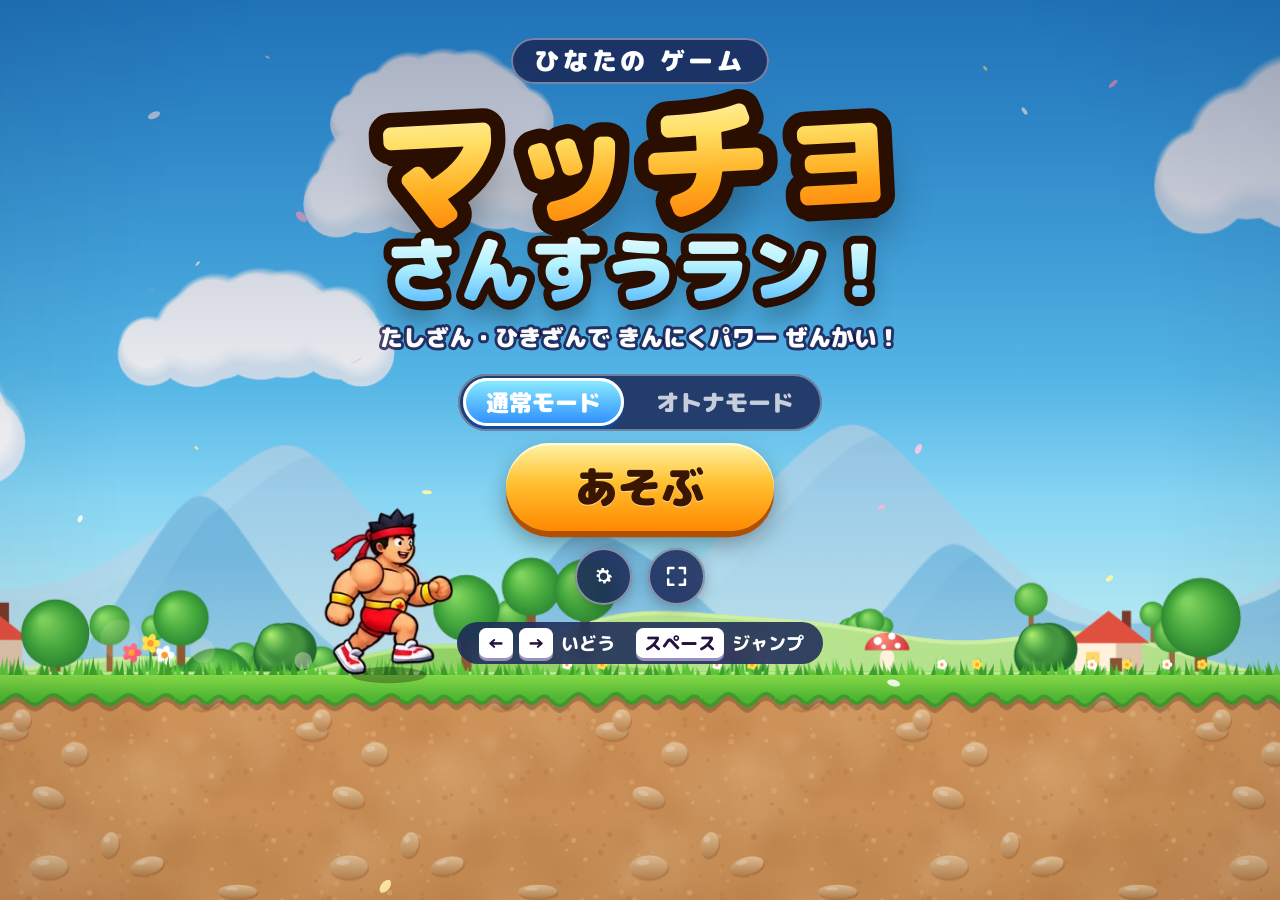
==== commit 3195ddcb: "通常モードに文章問題レベル6〜8を追加 - レベル6: 1けた（数1〜9・答え0〜9）、レベル7: 2けた（数10〜99・答え0〜99）、レベル8: 数3つ・2回計算（数1〜9・途中も答えも0〜20）" ====
--- a/index.html
+++ b/index.html
@@ -13,7 +13,7 @@
 <link rel="preconnect" href="https://fonts.googleapis.com">
 <link rel="preconnect" href="https://fonts.gstatic.com" crossorigin>
 <link href="https://fonts.googleapis.com/css2?family=M+PLUS+Rounded+1c:wght@500;800;900&display=swap" rel="stylesheet">
-<link rel="stylesheet" href="css/style.css?v=20261101b">
+<link rel="stylesheet" href="css/style.css?v=20261101c">
 </head>
 <body>
 <div id="app">
@@ -52,6 +52,7 @@
         <div class="q-op">＝</div>
         <div class="q-term"><div class="q-num q-ans" id="qAns">？</div><div class="dots" id="dAns"></div></div>
       </div>
+      <div class="q-word" id="qWord"></div>
       <div class="q-foot"><div class="q-help" id="qHelp"></div><div class="q-legend" id="qLegend"><span><i class="pv-t a"></i>＝10</span><span><i class="pv-h a mini"></i>＝100</span></div></div>
     </div>
     <button id="btnVoice" class="round-btn voice" aria-label="もういちど きく">
@@ -171,25 +172,26 @@
   <div id="rotate" class="rotate"><div class="phone"></div><p>よこむきに してね</p></div>
 </div>
 
-<script src="js/util.js?v=20261101b"></script>
-<script src="js/quiz.js?v=20261101b"></script>
-<script src="js/media.js?v=20261101b"></script>
-<script src="js/audio.js?v=20261101b"></script>
-<script src="js/media-audio.js?v=20261101b"></script>
-<script src="js/input.js?v=20261101b"></script>
-<script src="js/themes.js?v=20261101b"></script>
-<script src="js/assets.js?v=20261101b"></script>
-<script src="js/sprite-meta.js?v=20261101b"></script>
-<script src="js/sprites.js?v=20261101b"></script>
-<script src="js/hero.js?v=20261101b"></script>
-<script src="js/entities.js?v=20261101b"></script>
-<script src="js/level.js?v=20261101b"></script>
-<script src="js/chara-data.js?v=20261101b"></script>
-<script src="js/rare10-data.js?v=20261101b"></script>
-<script src="js/chara.js?v=20261101b"></script>
-<script src="js/render.js?v=20261101b"></script>
-<script src="js/cutin.js?v=20261101b"></script>
-<script src="js/ui.js?v=20261101b"></script>
-<script src="js/game.js?v=20261101b"></script>
+<script src="js/util.js?v=20261101c"></script>
+<script src="js/quiz.js?v=20261101c"></script>
+<script src="js/word.js?v=20261101c"></script>
+<script src="js/media.js?v=20261101c"></script>
+<script src="js/audio.js?v=20261101c"></script>
+<script src="js/media-audio.js?v=20261101c"></script>
+<script src="js/input.js?v=20261101c"></script>
+<script src="js/themes.js?v=20261101c"></script>
+<script src="js/assets.js?v=20261101c"></script>
+<script src="js/sprite-meta.js?v=20261101c"></script>
+<script src="js/sprites.js?v=20261101c"></script>
+<script src="js/hero.js?v=20261101c"></script>
+<script src="js/entities.js?v=20261101c"></script>
+<script src="js/level.js?v=20261101c"></script>
+<script src="js/chara-data.js?v=20261101c"></script>
+<script src="js/rare10-data.js?v=20261101c"></script>
+<script src="js/chara.js?v=20261101c"></script>
+<script src="js/render.js?v=20261101c"></script>
+<script src="js/cutin.js?v=20261101c"></script>
+<script src="js/ui.js?v=20261101c"></script>
+<script src="js/game.js?v=20261101c"></script>
 </body>
 </html>
--- a/css/style.css
+++ b/css/style.css
@@ -389,6 +389,16 @@
 /* 3けたの ときは すこし ちいさめ（はみださない） */
 .quiz.big .q-num { font-size: max(26px, calc(var(--u) * 7.6)); min-width: max(42px, calc(var(--u) * 13)); }
 .quiz.big .q-row { gap: calc(var(--u) * 1.4); }
+/* 文章問題: 式の かわりに 文（1ぶんずつ 改行）。ちいさく しすぎない */
+.q-word { display: none; }
+.quiz.word .q-row, .quiz.word .voice, .quiz.word .q-legend { display: none; }
+.quiz.word .q-word { display: flex; flex-direction: column; gap: 0.15em; font-weight: 900; font-size: max(15px, calc(var(--u) * 3.6)); line-height: 1.35; color: #2a1a5a; max-width: min(92vw, 880px); }
+.quiz.word .q-word .ask { color: #c8102e; } /* しつもんの 文 */
+.quiz.word .ql { display: block; }
+.q-word-ans { display: none !important; color: #18943c; }
+.quiz.word.solved .q-word-ans { display: block !important; }
+.quiz.word .quiz-card { padding: calc(var(--u) * 1.4) calc(var(--u) * 3) calc(var(--u) * 1); }
+@media (max-height: 500px) { .quiz.word .q-word { font-size: 13px; line-height: 1.3; } .quiz.word .q-help { font-size: 11px; } }
 /* こたえが 4けた（オトナの 2けた×2けた）: わくから はみださない */
 .quiz.huge .q-num { font-size: max(22px, calc(var(--u) * 6.4)); min-width: max(42px, calc(var(--u) * 11)); }
 .quiz.adult .q-term { gap: 0; }
@@ -451,6 +461,19 @@
 .levels button small { font-weight: 800; font-size: max(10px, calc(var(--u) * 1.9)); opacity: 0.85; }
 .levels button.on { background: linear-gradient(180deg, #fff4a8, #ffc130 50%, #ff8800); color: #3a1600; box-shadow: 0 3px 0 #b05000; }
 .levels button:active { transform: scale(0.95); }
+.levels button[hidden] { display: none; }
+/* ぶんしょうもんだい（レベル6〜8）: みどりで けいさんと くべつ、まえに くぎり */
+.levels button.word { color: #d6ffd8; }
+.levels button.word b::before { content: '📖'; margin-right: 0.15em; }
+.levels button[data-lv='6'] { position: relative; margin-left: calc(var(--u) * 1.6); }
+.levels button[data-lv='6']::after { content: ''; position: absolute; left: calc(var(--u) * -1.3); top: 18%; bottom: 18%; width: 2px; border-radius: 1px; background: rgba(255, 255, 255, 0.55); }
+.levels button.word.on { background: linear-gradient(180deg, #d8ffb0, #5ad25a 50%, #1f9a3a); color: #0a3a14; box-shadow: 0 3px 0 #0f6a24; }
+.stage-card.word .card-label { color: #1f9a3a; }
+/* はばが せまい ときは 2だんに（8こ ならぶ） */
+@media (max-width: 900px) {
+  .levels { flex-wrap: wrap; justify-content: center; border-radius: calc(var(--u) * 3); }
+  .levels button { padding: calc(var(--u) * 0.5) calc(var(--u) * 1.4); }
+}
 .clear-level { font-weight: 900; font-size: max(13px, calc(var(--u) * 2.6)); color: #7a6aa8; }
 .set-note { text-align: center; }
 
@@ -621,6 +644,7 @@
 .stars span.got { color: #ffc21a; text-shadow: 0 4px 0 #c27800, 0 0 calc(var(--u) * 3) rgba(255, 200, 40, 0.8); animation: starPop 0.5s cubic-bezier(0.2, 1.8, 0.4, 1); }
 .clear-stats { display: flex; gap: calc(var(--u) * 6); }
 .clear-stats div { display: flex; flex-direction: column; align-items: center; }
+.clear-stats div[hidden] { display: none; } /* 通常モードでは「のこり じかん」を ださない */
 .clear-stats b { font-size: calc(var(--u) * 7); line-height: 1; color: #5a3ae0; }
 .clear-stats small { font-weight: 800; font-size: calc(var(--u) * 2.4); color: #8a7ab8; }
 .clear-msg { margin: 0; font-weight: 900; font-size: calc(var(--u) * 3.2); color: #ff5a2a; text-align: center; }
@@ -644,6 +668,13 @@
 .clear-log-list .ok { color: #18943c; }
 .clear-log-list .ng { color: #e0306a; }
 .clear-log-list .arrow { color: #a89cc8; font-size: 0.8em; }
+/* 文章問題の ふりかえり: 文は おりかえして ぜんぶ よめる、した に 式・せいかい・えらんだ こたえ */
+.clear-log-list li.word { display: block; white-space: normal; font-size: max(13px, calc(var(--u) * 2.5)); line-height: 1.4; }
+.clear-log-list li.word .wq { color: #3a2a6a; font-weight: 800; }
+.clear-log-list li.word .wa { display: flex; align-items: center; flex-wrap: wrap; gap: 0.3em 1em; margin-top: 0.25em; }
+.clear-log-list li.word .wf { color: #1a6aa8; font-variant-numeric: tabular-nums; }
+.clear-log-list li.word .wp { color: #7a6aa8; font-size: 0.9em; }
+.clear-log-list li.word .r { margin-left: auto; }
 @media (max-width: 640px) { .clear-log-list li { font-size: 15px; } } /* ちいさい スマホの よこむき */
 @media (max-aspect-ratio: 1/1) {
   .panel.clear { flex-direction: column; align-items: center; }
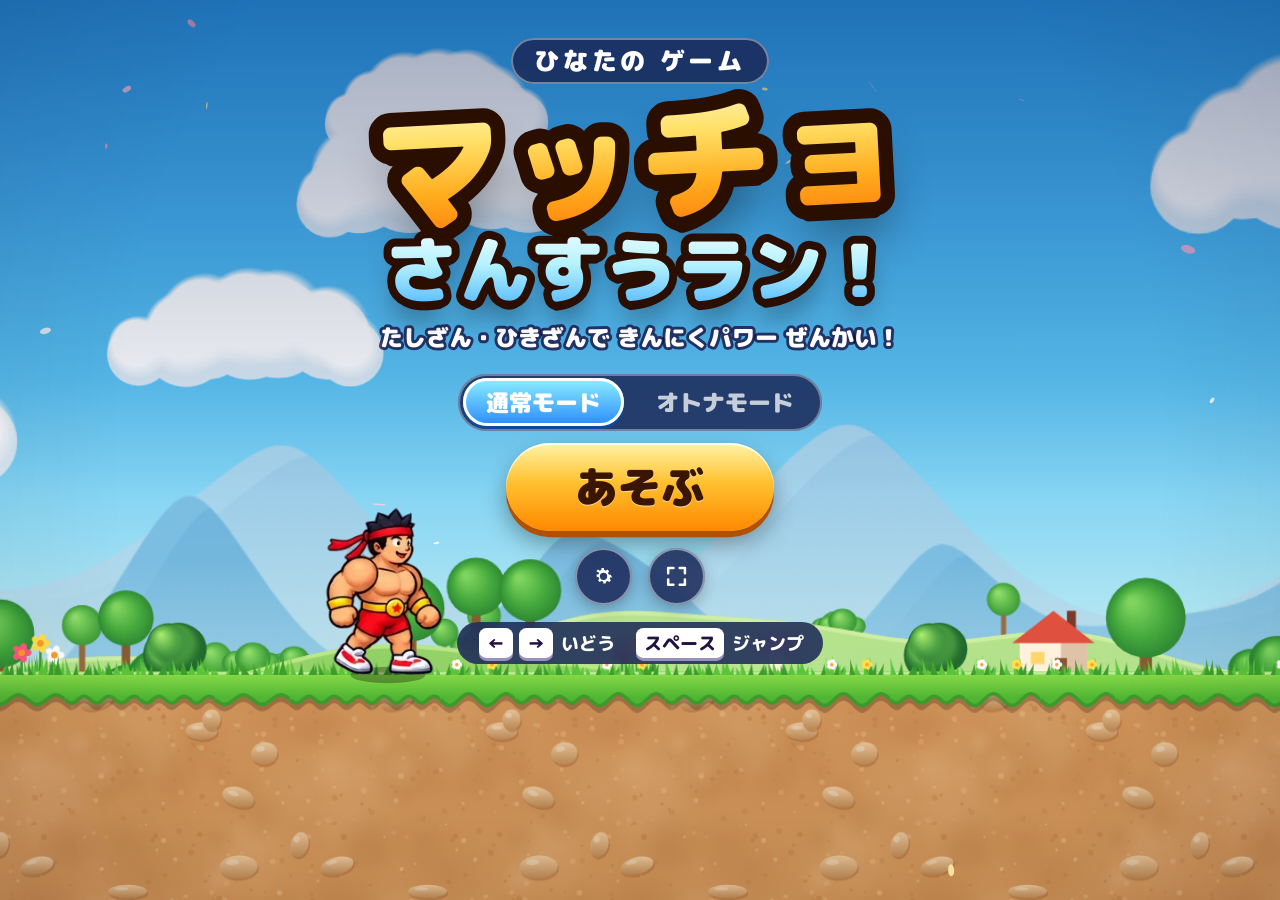
==== commit 362c4779: "文章問題レベル6〜8に専用ボス12体 - boss_lv6-8_assets の 5列×3段シートを、かたまり単位で切り出して足もとをそろえた 7列×2段に（tools/build_boss68.py" ====
--- a/index.html
+++ b/index.html
@@ -13,7 +13,7 @@
 <link rel="preconnect" href="https://fonts.googleapis.com">
 <link rel="preconnect" href="https://fonts.gstatic.com" crossorigin>
 <link href="https://fonts.googleapis.com/css2?family=M+PLUS+Rounded+1c:wght@500;800;900&display=swap" rel="stylesheet">
-<link rel="stylesheet" href="css/style.css?v=20261101c">
+<link rel="stylesheet" href="css/style.css?v=20261102a">
 </head>
 <body>
 <div id="app">
@@ -172,26 +172,27 @@
   <div id="rotate" class="rotate"><div class="phone"></div><p>よこむきに してね</p></div>
 </div>
 
-<script src="js/util.js?v=20261101c"></script>
-<script src="js/quiz.js?v=20261101c"></script>
-<script src="js/word.js?v=20261101c"></script>
-<script src="js/media.js?v=20261101c"></script>
-<script src="js/audio.js?v=20261101c"></script>
-<script src="js/media-audio.js?v=20261101c"></script>
-<script src="js/input.js?v=20261101c"></script>
-<script src="js/themes.js?v=20261101c"></script>
-<script src="js/assets.js?v=20261101c"></script>
-<script src="js/sprite-meta.js?v=20261101c"></script>
-<script src="js/sprites.js?v=20261101c"></script>
-<script src="js/hero.js?v=20261101c"></script>
-<script src="js/entities.js?v=20261101c"></script>
-<script src="js/level.js?v=20261101c"></script>
-<script src="js/chara-data.js?v=20261101c"></script>
-<script src="js/rare10-data.js?v=20261101c"></script>
-<script src="js/chara.js?v=20261101c"></script>
-<script src="js/render.js?v=20261101c"></script>
-<script src="js/cutin.js?v=20261101c"></script>
-<script src="js/ui.js?v=20261101c"></script>
-<script src="js/game.js?v=20261101c"></script>
+<script src="js/util.js?v=20261102a"></script>
+<script src="js/quiz.js?v=20261102a"></script>
+<script src="js/word.js?v=20261102a"></script>
+<script src="js/media.js?v=20261102a"></script>
+<script src="js/audio.js?v=20261102a"></script>
+<script src="js/media-audio.js?v=20261102a"></script>
+<script src="js/input.js?v=20261102a"></script>
+<script src="js/themes.js?v=20261102a"></script>
+<script src="js/assets.js?v=20261102a"></script>
+<script src="js/sprite-meta.js?v=20261102a"></script>
+<script src="js/sprites.js?v=20261102a"></script>
+<script src="js/hero.js?v=20261102a"></script>
+<script src="js/entities.js?v=20261102a"></script>
+<script src="js/level.js?v=20261102a"></script>
+<script src="js/chara-data.js?v=20261102a"></script>
+<script src="js/boss68-data.js?v=20261102a"></script>
+<script src="js/rare10-data.js?v=20261102a"></script>
+<script src="js/chara.js?v=20261102a"></script>
+<script src="js/render.js?v=20261102a"></script>
+<script src="js/cutin.js?v=20261102a"></script>
+<script src="js/ui.js?v=20261102a"></script>
+<script src="js/game.js?v=20261102a"></script>
 </body>
 </html>
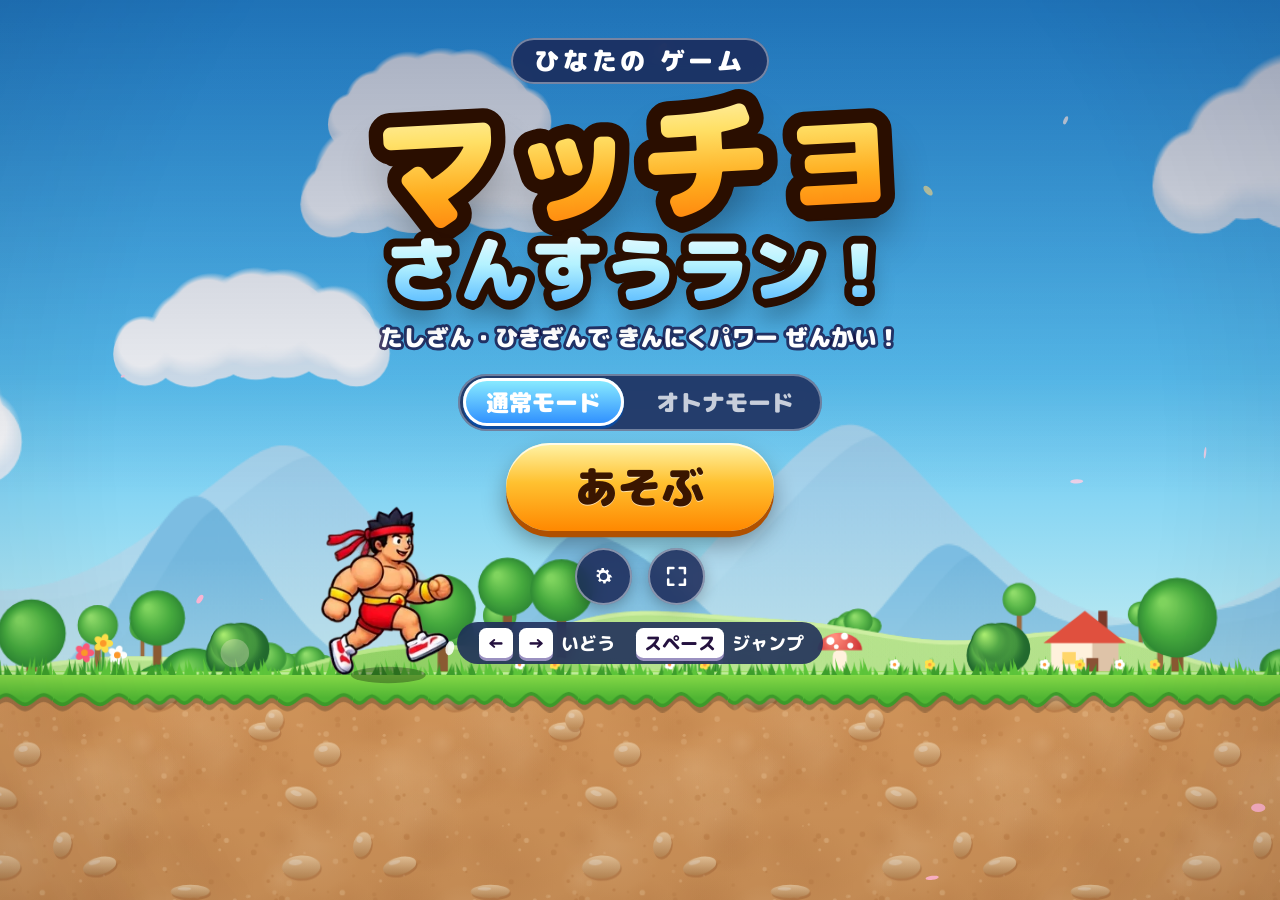
==== commit c524fe89: "オトナモード: 答えが2けた以上なら選択肢の一の位とけた数をそろえる まちがいの選択肢は 答え±10・±20・±30（3けた以上は ±100・±200 も）。一の位やけた数だけで答えがわからないように" ====
--- a/index.html
+++ b/index.html
@@ -13,7 +13,7 @@
 <link rel="preconnect" href="https://fonts.googleapis.com">
 <link rel="preconnect" href="https://fonts.gstatic.com" crossorigin>
 <link href="https://fonts.googleapis.com/css2?family=M+PLUS+Rounded+1c:wght@500;800;900&display=swap" rel="stylesheet">
-<link rel="stylesheet" href="css/style.css?v=20261102a">
+<link rel="stylesheet" href="css/style.css?v=20261102b">
 </head>
 <body>
 <div id="app">
@@ -172,27 +172,27 @@
   <div id="rotate" class="rotate"><div class="phone"></div><p>よこむきに してね</p></div>
 </div>
 
-<script src="js/util.js?v=20261102a"></script>
-<script src="js/quiz.js?v=20261102a"></script>
-<script src="js/word.js?v=20261102a"></script>
-<script src="js/media.js?v=20261102a"></script>
-<script src="js/audio.js?v=20261102a"></script>
-<script src="js/media-audio.js?v=20261102a"></script>
-<script src="js/input.js?v=20261102a"></script>
-<script src="js/themes.js?v=20261102a"></script>
-<script src="js/assets.js?v=20261102a"></script>
-<script src="js/sprite-meta.js?v=20261102a"></script>
-<script src="js/sprites.js?v=20261102a"></script>
-<script src="js/hero.js?v=20261102a"></script>
-<script src="js/entities.js?v=20261102a"></script>
-<script src="js/level.js?v=20261102a"></script>
-<script src="js/chara-data.js?v=20261102a"></script>
-<script src="js/boss68-data.js?v=20261102a"></script>
-<script src="js/rare10-data.js?v=20261102a"></script>
-<script src="js/chara.js?v=20261102a"></script>
-<script src="js/render.js?v=20261102a"></script>
-<script src="js/cutin.js?v=20261102a"></script>
-<script src="js/ui.js?v=20261102a"></script>
-<script src="js/game.js?v=20261102a"></script>
+<script src="js/util.js?v=20261102b"></script>
+<script src="js/quiz.js?v=20261102b"></script>
+<script src="js/word.js?v=20261102b"></script>
+<script src="js/media.js?v=20261102b"></script>
+<script src="js/audio.js?v=20261102b"></script>
+<script src="js/media-audio.js?v=20261102b"></script>
+<script src="js/input.js?v=20261102b"></script>
+<script src="js/themes.js?v=20261102b"></script>
+<script src="js/assets.js?v=20261102b"></script>
+<script src="js/sprite-meta.js?v=20261102b"></script>
+<script src="js/sprites.js?v=20261102b"></script>
+<script src="js/hero.js?v=20261102b"></script>
+<script src="js/entities.js?v=20261102b"></script>
+<script src="js/level.js?v=20261102b"></script>
+<script src="js/chara-data.js?v=20261102b"></script>
+<script src="js/boss68-data.js?v=20261102b"></script>
+<script src="js/rare10-data.js?v=20261102b"></script>
+<script src="js/chara.js?v=20261102b"></script>
+<script src="js/render.js?v=20261102b"></script>
+<script src="js/cutin.js?v=20261102b"></script>
+<script src="js/ui.js?v=20261102b"></script>
+<script src="js/game.js?v=20261102b"></script>
 </body>
 </html>
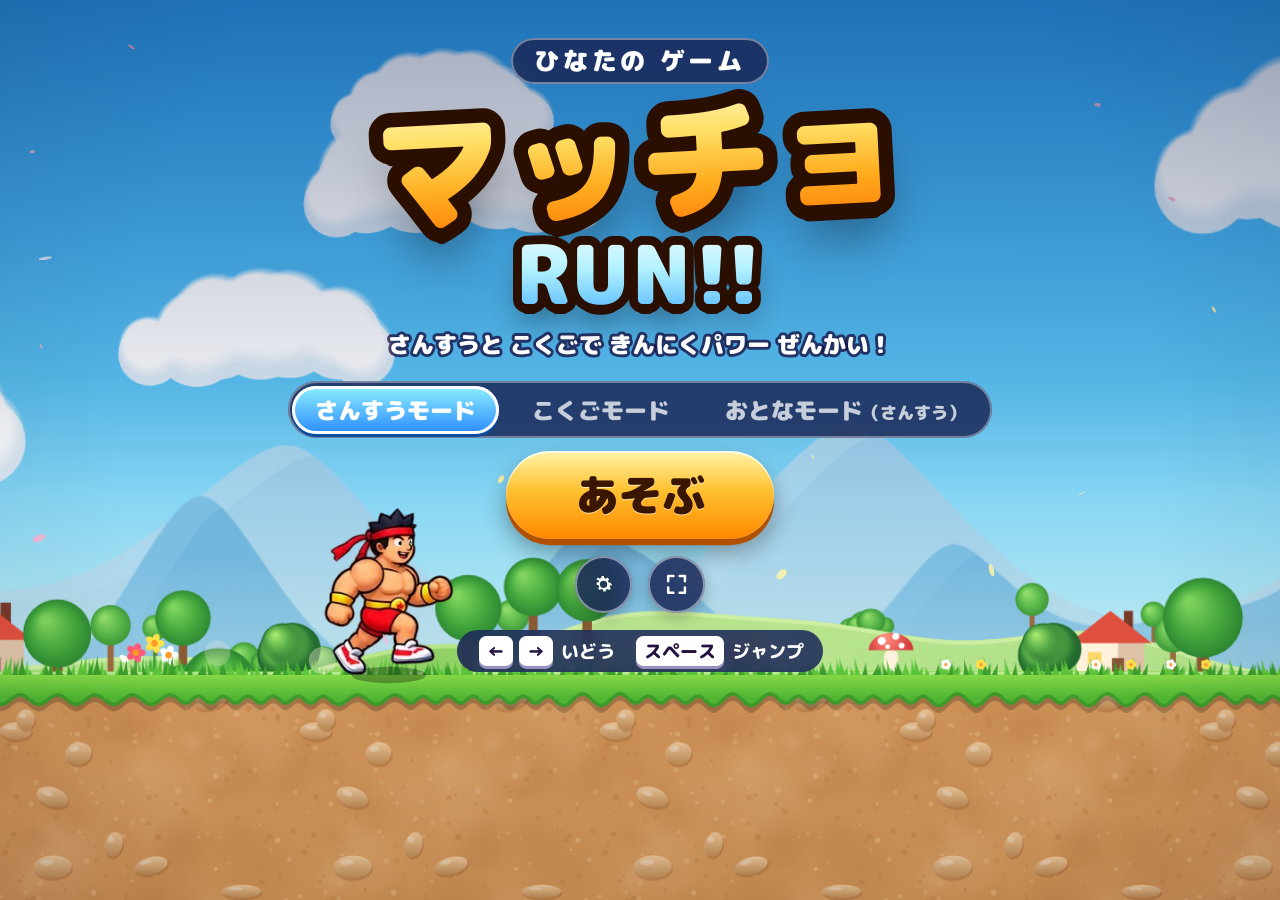
==== commit f11ac4fa: "タイトルを「マッチョ RUN！！」に変更、こくごモードを追加 - TOP: さんすう／こくご／おとな（さんすう）の 3モード。記録はモードごとに別 - こくごモード: Lv1-5 × ステージ1-4。" ====
--- a/index.html
+++ b/index.html
@@ -7,13 +7,13 @@
 <meta name="mobile-web-app-capable" content="yes">
 <meta name="apple-mobile-web-app-capable" content="yes">
 <meta name="apple-mobile-web-app-status-bar-style" content="black-translucent">
-<meta name="description" content="マッチョと いっしょに たしざん・ひきざん！ よこスクロール アクション ゲーム">
-<title>マッチョ さんすうラン！</title>
+<meta name="description" content="マッチョと いっしょに さんすうと こくご！ よこスクロール アクション ゲーム">
+<title>マッチョ RUN！！</title>
 <link rel="icon" href="data:image/svg+xml,%3Csvg xmlns='http://www.w3.org/2000/svg' viewBox='0 0 64 64'%3E%3Crect x='4' y='26' width='56' height='12' rx='4' fill='%23aab'/%3E%3Crect x='6' y='14' width='12' height='36' rx='4' fill='%23334'/%3E%3Crect x='46' y='14' width='12' height='36' rx='4' fill='%23334'/%3E%3C/svg%3E">
 <link rel="preconnect" href="https://fonts.googleapis.com">
 <link rel="preconnect" href="https://fonts.gstatic.com" crossorigin>
 <link href="https://fonts.googleapis.com/css2?family=M+PLUS+Rounded+1c:wght@500;800;900&display=swap" rel="stylesheet">
-<link rel="stylesheet" href="css/style.css?v=20261102b">
+<link rel="stylesheet" href="css/style.css?v=20261102k">
 </head>
 <body>
 <div id="app">
@@ -29,7 +29,7 @@
           <span id="dbCount">0</span>
         </div>
         <!-- いまの モード（オトナは のこり じかんも） -->
-        <div id="modeTag" class="pill mode-tag"><b class="mode-name">通常モード</b><span class="clock"><svg viewBox="0 0 24 24" aria-hidden="true"><circle cx="12" cy="13" r="8" fill="none" stroke="currentColor" stroke-width="2.6"/><path d="M12 9v4.5l3 2M9.5 2.5h5" fill="none" stroke="currentColor" stroke-width="2.6" stroke-linecap="round"/></svg><span id="clockText">3:00</span></span></div>
+        <div id="modeTag" class="pill mode-tag"><b class="mode-name">さんすうモード</b><span class="clock"><svg viewBox="0 0 24 24" aria-hidden="true"><circle cx="12" cy="13" r="8" fill="none" stroke="currentColor" stroke-width="2.6"/><path d="M12 9v4.5l3 2M9.5 2.5h5" fill="none" stroke="currentColor" stroke-width="2.6" stroke-linecap="round"/></svg><span id="clockText">3:00</span></span></div>
       </div>
     </div>
     <div id="stageChip" class="pill stage-chip"></div>
@@ -53,6 +53,8 @@
         <div class="q-term"><div class="q-num q-ans" id="qAns">？</div><div class="dots" id="dAns"></div></div>
       </div>
       <div class="q-word" id="qWord"></div>
+      <!-- こくご: 質問文と 選択肢 3つ（1〜3キー・タップ） -->
+      <div class="q-kokugo" id="qKokugo"></div>
       <div class="q-foot"><div class="q-help" id="qHelp"></div><div class="q-legend" id="qLegend"><span><i class="pv-t a"></i>＝10</span><span><i class="pv-h a mini"></i>＝100</span></div></div>
     </div>
     <button id="btnVoice" class="round-btn voice" aria-label="もういちど きく">
@@ -80,14 +82,16 @@
       <div class="title-sub">ひなたの ゲーム</div>
       <h1 class="logo">
         <span class="logo-line l1" data-text="マッチョ"><span>マッチョ</span></span>
-        <span class="logo-line l2" data-text="さんすうラン！"><span>さんすうラン！</span></span>
+        <span class="logo-line l2" data-text="RUN!!"><span>RUN!!</span></span>
       </h1>
-      <p class="title-copy">たしざん・ひきざんで きんにくパワー ぜんかい！</p>
+      <p class="title-copy">さんすうと こくごで きんにくパワー ぜんかい！</p>
       <div id="modeSel" class="mode-sel" role="radiogroup" aria-label="モード">
-        <button data-mode="normal" class="on" role="radio" aria-checked="true">通常モード</button>
-        <button data-mode="adult" role="radio" aria-checked="false">オトナモード</button>
-      </div>
-      <p id="modeNote" class="mode-note">1ステージ3分、ライフは3つ！<br>計算ミスや敵への接触でライフが減るぞ。ボスの攻撃はジャンプでよけよう！</p>
+        <button data-mode="normal" class="on" role="radio" aria-checked="true">さんすうモード</button>
+        <button data-mode="kokugo" role="radio" aria-checked="false">こくごモード</button>
+        <button data-mode="adult" role="radio" aria-checked="false">おとなモード<small>（さんすう）</small></button>
+      </div>
+      <p class="mode-note" data-mode="kokugo">ものがたりを よんでから スタート！<br>もんだいは 1・2・3 の キーか、こたえを タッチ。</p>
+      <p id="modeNote" class="mode-note" data-mode="adult">1ステージ3分、ライフは3つ！<br>計算ミスや敵への接触でライフが減るぞ。ボスの攻撃はジャンプでよけよう！</p>
       <button id="btnPlay" class="btn big pulse">あそぶ</button>
       <div class="title-tools">
         <button id="btnSettings" class="round-btn" aria-label="せってい"><svg viewBox="0 0 24 24"><path d="M12 8.5a3.5 3.5 0 1 0 0 7 3.5 3.5 0 0 0 0-7Zm8.4 4.6-1.9-.3a6.7 6.7 0 0 1-.6 1.5l1.1 1.6-1.6 1.6-1.6-1.1c-.5.3-1 .5-1.5.6l-.3 1.9h-2.2l-.3-1.9a6.7 6.7 0 0 1-1.5-.6l-1.6 1.1-1.6-1.6 1.1-1.6a6.7 6.7 0 0 1-.6-1.5l-1.9-.3v-2.2l1.9-.3c.1-.5.3-1 .6-1.5L5.1 7.1l1.6-1.6 1.6 1.1c.5-.3 1-.5 1.5-.6l.3-1.9h2.2l.3 1.9c.5.1 1 .3 1.5.6l1.6-1.1 1.6 1.6-1.1 1.6c.3.5.5 1 .6 1.5l1.9.3z"/></svg></button>
@@ -99,10 +103,25 @@
 
   <!-- ステージ えらび -->
   <section id="scrSelect" class="screen select-screen">
-    <h2 class="screen-title">ステージを えらぼう <span id="selMode" class="sel-mode">通常モード</span></h2>
+    <h2 class="screen-title">ステージを えらぼう <span id="selMode" class="sel-mode">さんすうモード</span></h2>
     <div class="level-row"><span class="level-cap">むずかしさ</span><div id="levelSel" class="levels"></div></div>
     <div id="stageGrid" class="stage-grid"></div>
     <button id="btnSelBack" class="btn ghost">もどる</button>
+  </section>
+
+  <!-- こくご: 物語を よむ（ページを めくって、さいごに スタート） -->
+  <section id="scrRead" class="screen read-screen">
+    <div class="read-head">
+      <button id="btnReadBack" class="btn ghost small-btn">もどる</button>
+      <div class="read-titles"><div id="readLevel" class="read-level"></div><h2 id="readTitle" class="read-title"></h2></div>
+      <div id="readPage" class="read-page">1／1</div>
+    </div>
+    <div class="read-paper"><div id="readBody" class="read-body"></div><div id="readProbe" class="read-body read-probe" aria-hidden="true"></div></div>
+    <div class="read-nav">
+      <button id="btnReadPrev" class="btn ghost">まえへ</button>
+      <button id="btnReadNext" class="btn">つぎへ</button>
+      <button id="btnReadStart" class="btn big pulse" hidden>スタート</button>
+    </div>
   </section>
 
   <!-- せってい -->
@@ -158,7 +177,7 @@
     </div>
   </section>
 
-  <!-- ゲームオーバー（オトナモード: ライフ切れ・時間切れ） -->
+  <!-- ゲームオーバー（おとなモード: ライフ切れ・時間切れ） -->
   <section id="scrOver" class="screen dim">
     <div class="panel small over-panel">
       <div id="overLevel" class="clear-level"></div>
@@ -172,27 +191,28 @@
   <div id="rotate" class="rotate"><div class="phone"></div><p>よこむきに してね</p></div>
 </div>
 
-<script src="js/util.js?v=20261102b"></script>
-<script src="js/quiz.js?v=20261102b"></script>
-<script src="js/word.js?v=20261102b"></script>
-<script src="js/media.js?v=20261102b"></script>
-<script src="js/audio.js?v=20261102b"></script>
-<script src="js/media-audio.js?v=20261102b"></script>
-<script src="js/input.js?v=20261102b"></script>
-<script src="js/themes.js?v=20261102b"></script>
-<script src="js/assets.js?v=20261102b"></script>
-<script src="js/sprite-meta.js?v=20261102b"></script>
-<script src="js/sprites.js?v=20261102b"></script>
-<script src="js/hero.js?v=20261102b"></script>
-<script src="js/entities.js?v=20261102b"></script>
-<script src="js/level.js?v=20261102b"></script>
-<script src="js/chara-data.js?v=20261102b"></script>
-<script src="js/boss68-data.js?v=20261102b"></script>
-<script src="js/rare10-data.js?v=20261102b"></script>
-<script src="js/chara.js?v=20261102b"></script>
-<script src="js/render.js?v=20261102b"></script>
-<script src="js/cutin.js?v=20261102b"></script>
-<script src="js/ui.js?v=20261102b"></script>
-<script src="js/game.js?v=20261102b"></script>
+<script src="js/util.js?v=20261102k"></script>
+<script src="js/quiz.js?v=20261102k"></script>
+<script src="js/word.js?v=20261102k"></script>
+<script src="js/kokugo.js?v=20261102k"></script>
+<script src="js/media.js?v=20261102k"></script>
+<script src="js/audio.js?v=20261102k"></script>
+<script src="js/media-audio.js?v=20261102k"></script>
+<script src="js/input.js?v=20261102k"></script>
+<script src="js/themes.js?v=20261102k"></script>
+<script src="js/assets.js?v=20261102k"></script>
+<script src="js/sprite-meta.js?v=20261102k"></script>
+<script src="js/sprites.js?v=20261102k"></script>
+<script src="js/hero.js?v=20261102k"></script>
+<script src="js/entities.js?v=20261102k"></script>
+<script src="js/level.js?v=20261102k"></script>
+<script src="js/chara-data.js?v=20261102k"></script>
+<script src="js/boss68-data.js?v=20261102k"></script>
+<script src="js/rare10-data.js?v=20261102k"></script>
+<script src="js/chara.js?v=20261102k"></script>
+<script src="js/render.js?v=20261102k"></script>
+<script src="js/cutin.js?v=20261102k"></script>
+<script src="js/ui.js?v=20261102k"></script>
+<script src="js/game.js?v=20261102k"></script>
 </body>
 </html>
--- a/css/style.css
+++ b/css/style.css
@@ -98,7 +98,7 @@
   color: transparent;
 }
 .l1 { font-size: calc(var(--u) * 17); transform: rotate(-3deg); letter-spacing: 0.02em; }
-.l2 { font-size: calc(var(--u) * 9.5); margin-top: calc(var(--u) * 0.5); }
+.l2 { font-size: calc(var(--u) * 10.5); margin-top: calc(var(--u) * 0.5); letter-spacing: 0.04em; }
 .l2 > span { background: linear-gradient(180deg, #ffffff 0%, #b4f2ff 45%, #3aa8ff 100%); -webkit-background-clip: text; background-clip: text; }
 .title-copy {
   margin: 0 0 calc(var(--u) * 1);
@@ -237,6 +237,9 @@
 .mode-sel button { font-weight: 900; font-size: max(14px, calc(var(--u) * 3)); padding: calc(var(--u) * 0.9) calc(var(--u) * 3); border-radius: 999px; color: #fff; opacity: 0.75; box-shadow: inset 0 0 0 2px transparent; transition: background 0.15s, opacity 0.15s, box-shadow 0.15s; }
 .mode-sel button.on { opacity: 1; background: linear-gradient(180deg, #8ef0ff, #2a8bff); box-shadow: inset 0 0 0 3px #fff, 0 3px 0 #0a4aa0; }
 .mode-sel button[data-mode='adult'].on { background: linear-gradient(180deg, #e7a6ff, #8a2ad0); box-shadow: inset 0 0 0 3px #fff, 0 3px 0 #4a0a80; }
+.mode-sel button[data-mode='kokugo'].on { background: linear-gradient(180deg, #a8f5a0, #24a83a); box-shadow: inset 0 0 0 3px #fff, 0 3px 0 #0a6a20; }
+.mode-sel button small { font-size: 0.72em; }
+.mode-note[data-mode='kokugo'] { background: rgba(10, 70, 30, 0.75); box-shadow: inset 0 0 0 2px rgba(150, 240, 160, 0.6); }
 .mode-note { display: none; margin: 0; max-width: min(92vw, 640px); text-align: center; font-weight: 800; font-size: max(12px, calc(var(--u) * 2.5)); line-height: 1.45; padding: calc(var(--u) * 0.8) calc(var(--u) * 2.6); border-radius: calc(var(--u) * 2); background: rgba(60, 10, 90, 0.72); box-shadow: inset 0 0 0 2px rgba(230, 170, 255, 0.6); }
 .mode-note.on { display: block; }
 /* ひくい がめん（スマホ よこ）: ロゴを すこし ちいさく して モードの ぶんを あける */
@@ -247,6 +250,37 @@
 }
 .sel-mode { display: inline-block; vertical-align: middle; margin-left: 0.4em; font-size: 0.6em; padding: 0.15em 0.8em; border-radius: 999px; background: linear-gradient(180deg, #8ef0ff, #2a8bff); box-shadow: inset 0 0 0 2px #fff; }
 .sel-mode.adult { background: linear-gradient(180deg, #e7a6ff, #8a2ad0); }
+.sel-mode.kokugo { background: linear-gradient(180deg, #a8f5a0, #24a83a); }
+.mode-tag.kokugo { background: linear-gradient(180deg, rgba(40, 150, 70, 0.88), rgba(15, 95, 40, 0.88)); }
+
+/* ---------------- こくご: 物語を よむ 画面 ---------------- */
+/* 文字は おおきく（ちいさく しない）。はいりきらない ぶんは ページを わける */
+.read-screen { justify-content: flex-start; gap: calc(var(--u) * 1.4); padding: max(calc(var(--u) * 2.4), env(safe-area-inset-top)) max(calc(var(--u) * 4), env(safe-area-inset-right)) max(calc(var(--u) * 2.4), env(safe-area-inset-bottom)) max(calc(var(--u) * 4), env(safe-area-inset-left)); background: linear-gradient(180deg, rgba(10, 6, 40, 0.78), rgba(10, 6, 40, 0.6)); }
+.read-head { display: flex; align-items: center; gap: calc(var(--u) * 2); width: min(100%, 1100px); }
+.read-titles { flex: 1; min-width: 0; text-align: center; }
+.read-level { font-weight: 800; font-size: max(11px, calc(var(--u) * 2.3)); color: #b8f5b0; }
+.read-title { margin: 0; font-weight: 900; font-size: max(17px, calc(var(--u) * 4.4)); line-height: 1.2; text-shadow: 0 2px 0 rgba(0, 0, 0, 0.4); overflow-wrap: anywhere; }
+.read-page { min-width: 4.2em; text-align: right; font-weight: 900; font-size: max(15px, calc(var(--u) * 3.4)); font-variant-numeric: tabular-nums; }
+.small-btn { padding: calc(var(--u) * 1) calc(var(--u) * 3); font-size: max(13px, calc(var(--u) * 2.8)); }
+.read-paper { position: relative; flex: 1; min-height: 0; width: min(100%, 1100px); border-radius: calc(var(--u) * 3); background: linear-gradient(180deg, #fffdf2, #fff6dc); box-shadow: 0 calc(var(--u) * 1) 0 rgba(120, 80, 20, 0.35), 0 calc(var(--u) * 2) calc(var(--u) * 5) rgba(0, 0, 0, 0.35); padding: calc(var(--u) * 3) calc(var(--u) * 5); }
+.read-body { height: 100%; overflow: hidden; color: #2a1a3a; font-weight: 800; font-size: max(20px, calc(var(--u) * 4.4)); line-height: 1.75; letter-spacing: 0.04em; word-break: keep-all; overflow-wrap: anywhere; user-select: text; -webkit-user-select: text; }
+.read-body p { margin: 0 0 0.6em; }
+.read-body p:last-child { margin-bottom: 0; }
+.read-probe { position: absolute; visibility: hidden; pointer-events: none; left: 0; top: 0; }
+.read-nav { display: flex; align-items: center; justify-content: center; gap: calc(var(--u) * 3); }
+.read-nav .btn[hidden] { display: none; }
+@media (max-height: 500px) {
+  .read-screen { gap: 6px; }
+  .read-body { font-size: 19px; line-height: 1.65; }
+  .read-paper { padding: 10px 18px; border-radius: 14px; }
+  .read-nav .btn.big { font-size: 20px; padding: 6px 40px; }
+  .read-nav .btn { padding: 6px 22px; }
+}
+
+/* ステージえらび: こくご */
+.stage-card.kokugo .card-label { color: #1f9a3a; }
+.stage-card.locked { filter: grayscale(0.85) brightness(0.8); }
+.stage-card.locked .card-label { color: #8a8aa0; }
 .over-title { color: #c8102e; }
 .over-panel { display: flex; flex-direction: column; align-items: center; gap: calc(var(--u) * 1.6); }
 
@@ -399,6 +433,40 @@
 .quiz.word.solved .q-word-ans { display: block !important; }
 .quiz.word .quiz-card { padding: calc(var(--u) * 1.4) calc(var(--u) * 3) calc(var(--u) * 1); }
 @media (max-height: 500px) { .quiz.word .q-word { font-size: 13px; line-height: 1.3; } .quiz.word .q-help { font-size: 11px; } }
+/* こくご: 質問文 ＋ 選択肢 3つ（たてに ならべる。ながい 文は おりかえして きらない） */
+.q-kokugo { display: none; }
+.quiz.kokugo .q-row, .quiz.kokugo .voice, .quiz.kokugo .q-legend { display: none; }
+.quiz.kokugo { left: var(--kl, 16px); right: var(--kr, 16px); transform: translate(0, -170%); } /* HUD の あいだに おさめる */
+.quiz.kokugo.show { transform: translate(0, 0); }
+.quiz.kokugo .quiz-card { flex: 1 1 auto; max-width: 860px; margin: 0 auto; padding: calc(var(--u) * 1.4) calc(var(--u) * 2.6) calc(var(--u) * 1); }
+.quiz.kokugo .q-kokugo { display: flex; flex-direction: column; gap: calc(var(--u) * 1); }
+.kq { font-weight: 900; font-size: max(15px, calc(var(--u) * 3.6)); line-height: 1.4; color: #2a1a5a; word-break: keep-all; overflow-wrap: anywhere; }
+.kq small { display: inline-block; margin-right: 0.6em; padding: 0.05em 0.7em; border-radius: 999px; font-size: 0.72em; vertical-align: 0.12em; color: #fff; background: #5a7ae0; }
+.kq small.k-boss { background: #d8102e; }
+.k-choices { display: flex; flex-direction: column; gap: calc(var(--u) * 0.8); }
+.quiz.show .k-choices button { pointer-events: auto; }
+.k-choices button {
+  display: flex; align-items: center; gap: 0.6em; width: 100%; text-align: left;
+  padding: calc(var(--u) * 0.8) calc(var(--u) * 1.6); border-radius: calc(var(--u) * 1.8);
+  font-weight: 900; font-size: max(15px, calc(var(--u) * 3.3)); line-height: 1.3; color: #2a1a5a;
+  background: #fff; box-shadow: inset 0 0 0 3px #b9c6f2, 0 3px 0 #9aa8dc; white-space: normal; word-break: keep-all; overflow-wrap: anywhere;
+  transition: transform 0.08s, background 0.15s, box-shadow 0.15s, opacity 0.15s;
+}
+.k-choices button b { flex: none; display: grid; place-items: center; width: 1.7em; height: 1.7em; border-radius: 50%; color: #fff; background: linear-gradient(180deg, #ffc130, #ff8800); text-shadow: 0 1px 0 rgba(0, 0, 0, 0.25); }
+.k-choices button:not(:disabled):hover { background: #fff8d8; }
+.k-choices button:not(:disabled):active { transform: translateY(2px); box-shadow: inset 0 0 0 3px #b9c6f2, 0 1px 0 #9aa8dc; }
+.k-choices button.ng { opacity: 0.5; background: #ffe2e8; box-shadow: inset 0 0 0 3px #ff8aa0; text-decoration: line-through; text-decoration-color: #d8102e; animation: shake 0.45s; }
+.k-choices button.ng b { background: #d8102e; }
+.k-choices button.ok { background: #dcffe4; box-shadow: inset 0 0 0 3px #3ac84a, 0 3px 0 #18943c; animation: popIn 0.4s both; }
+.k-choices button.ok b { background: #18943c; }
+.k-choices button:disabled { cursor: default; }
+@media (max-height: 500px) {
+  .kq { font-size: 14px; line-height: 1.3; }
+  .k-choices { gap: 4px; }
+  .k-choices button { font-size: 13.5px; padding: 4px 10px; border-radius: 10px; }
+  .quiz.kokugo .q-foot { display: none; } /* ひくい 画面: ブロックが かくれない ように（つかいかたは タイトルに かいてある） */
+}
+
 /* こたえが 4けた（オトナの 2けた×2けた）: わくから はみださない */
 .quiz.huge .q-num { font-size: max(22px, calc(var(--u) * 6.4)); min-width: max(42px, calc(var(--u) * 11)); }
 .quiz.adult .q-term { gap: 0; }
@@ -479,6 +547,7 @@
 
 /* ---------------- バナー ---------------- */
 .banner { position: absolute; inset: 0; z-index: 12; display: grid; place-items: center; pointer-events: none; }
+body.in-menu .banner { z-index: 30; } /* こくごの「じゅんびちゅう」などを メニューの うえに */
 .banner-item { text-align: center; animation: bannerIn 2.6s cubic-bezier(0.2, 1.2, 0.3, 1) forwards; }
 .b-main {
   font-weight: 900;
@@ -675,6 +744,7 @@
 .clear-log-list li.word .wf { color: #1a6aa8; font-variant-numeric: tabular-nums; }
 .clear-log-list li.word .wp { color: #7a6aa8; font-size: 0.9em; }
 .clear-log-list li.word .r { margin-left: auto; }
+.clear-log-list li.kokugo .wf { color: #18943c; font-weight: 900; }
 @media (max-width: 640px) { .clear-log-list li { font-size: 15px; } } /* ちいさい スマホの よこむき */
 @media (max-aspect-ratio: 1/1) {
   .panel.clear { flex-direction: column; align-items: center; }
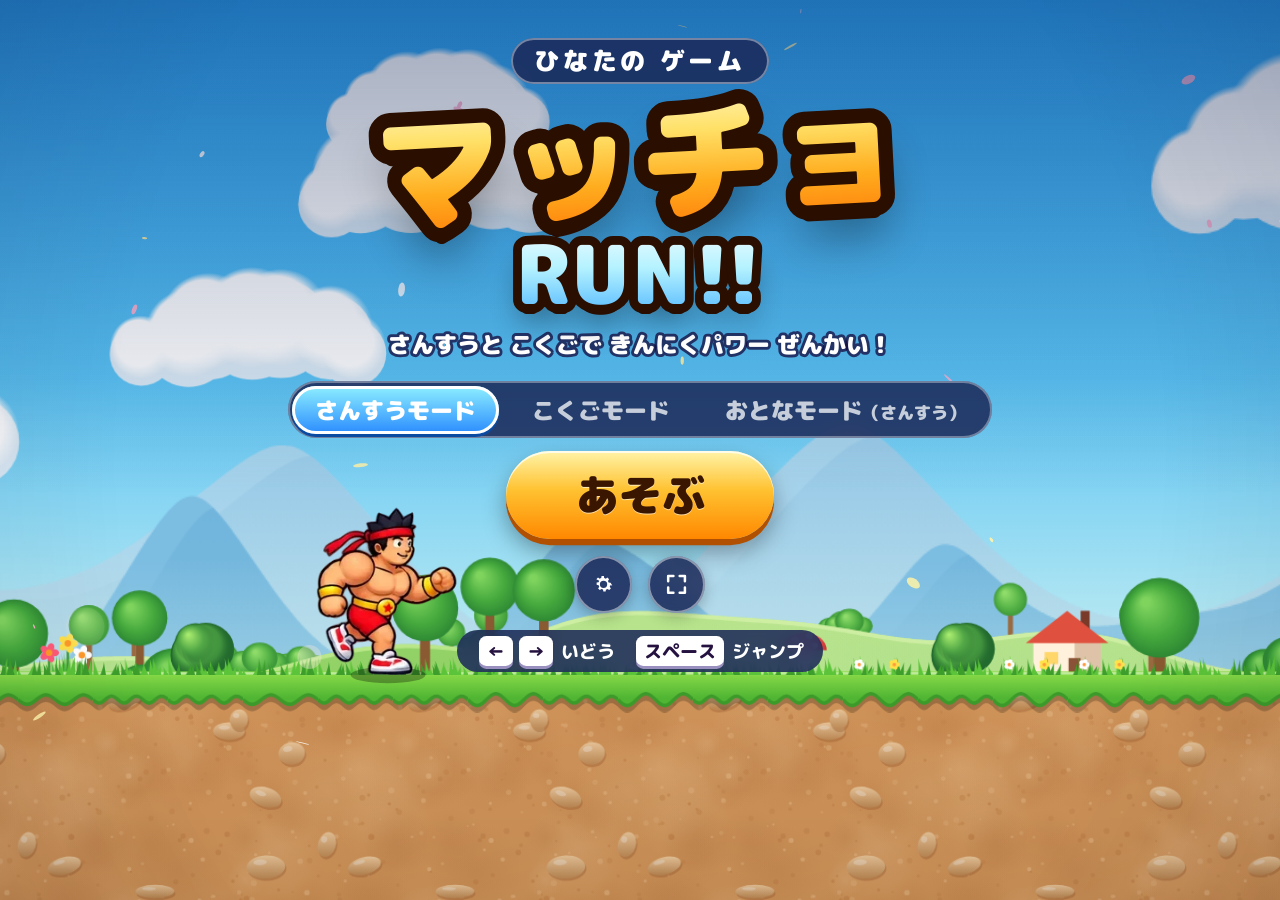
==== commit 134f055d: "こくごモード: 数字ブロックを出さない（当たり判定もなし） Co-Authored-By: Claude Opus 5.5 <noreply@anthropic.com>" ====
--- a/index.html
+++ b/index.html
@@ -13,7 +13,7 @@
 <link rel="preconnect" href="https://fonts.googleapis.com">
 <link rel="preconnect" href="https://fonts.gstatic.com" crossorigin>
 <link href="https://fonts.googleapis.com/css2?family=M+PLUS+Rounded+1c:wght@500;800;900&display=swap" rel="stylesheet">
-<link rel="stylesheet" href="css/style.css?v=20261102k">
+<link rel="stylesheet" href="css/style.css?v=20261102m">
 </head>
 <body>
 <div id="app">
@@ -191,28 +191,28 @@
   <div id="rotate" class="rotate"><div class="phone"></div><p>よこむきに してね</p></div>
 </div>
 
-<script src="js/util.js?v=20261102k"></script>
-<script src="js/quiz.js?v=20261102k"></script>
-<script src="js/word.js?v=20261102k"></script>
-<script src="js/kokugo.js?v=20261102k"></script>
-<script src="js/media.js?v=20261102k"></script>
-<script src="js/audio.js?v=20261102k"></script>
-<script src="js/media-audio.js?v=20261102k"></script>
-<script src="js/input.js?v=20261102k"></script>
-<script src="js/themes.js?v=20261102k"></script>
-<script src="js/assets.js?v=20261102k"></script>
-<script src="js/sprite-meta.js?v=20261102k"></script>
-<script src="js/sprites.js?v=20261102k"></script>
-<script src="js/hero.js?v=20261102k"></script>
-<script src="js/entities.js?v=20261102k"></script>
-<script src="js/level.js?v=20261102k"></script>
-<script src="js/chara-data.js?v=20261102k"></script>
-<script src="js/boss68-data.js?v=20261102k"></script>
-<script src="js/rare10-data.js?v=20261102k"></script>
-<script src="js/chara.js?v=20261102k"></script>
-<script src="js/render.js?v=20261102k"></script>
-<script src="js/cutin.js?v=20261102k"></script>
-<script src="js/ui.js?v=20261102k"></script>
-<script src="js/game.js?v=20261102k"></script>
+<script src="js/util.js?v=20261102m"></script>
+<script src="js/quiz.js?v=20261102m"></script>
+<script src="js/word.js?v=20261102m"></script>
+<script src="js/kokugo.js?v=20261102m"></script>
+<script src="js/media.js?v=20261102m"></script>
+<script src="js/audio.js?v=20261102m"></script>
+<script src="js/media-audio.js?v=20261102m"></script>
+<script src="js/input.js?v=20261102m"></script>
+<script src="js/themes.js?v=20261102m"></script>
+<script src="js/assets.js?v=20261102m"></script>
+<script src="js/sprite-meta.js?v=20261102m"></script>
+<script src="js/sprites.js?v=20261102m"></script>
+<script src="js/hero.js?v=20261102m"></script>
+<script src="js/entities.js?v=20261102m"></script>
+<script src="js/level.js?v=20261102m"></script>
+<script src="js/chara-data.js?v=20261102m"></script>
+<script src="js/boss68-data.js?v=20261102m"></script>
+<script src="js/rare10-data.js?v=20261102m"></script>
+<script src="js/chara.js?v=20261102m"></script>
+<script src="js/render.js?v=20261102m"></script>
+<script src="js/cutin.js?v=20261102m"></script>
+<script src="js/ui.js?v=20261102m"></script>
+<script src="js/game.js?v=20261102m"></script>
 </body>
 </html>
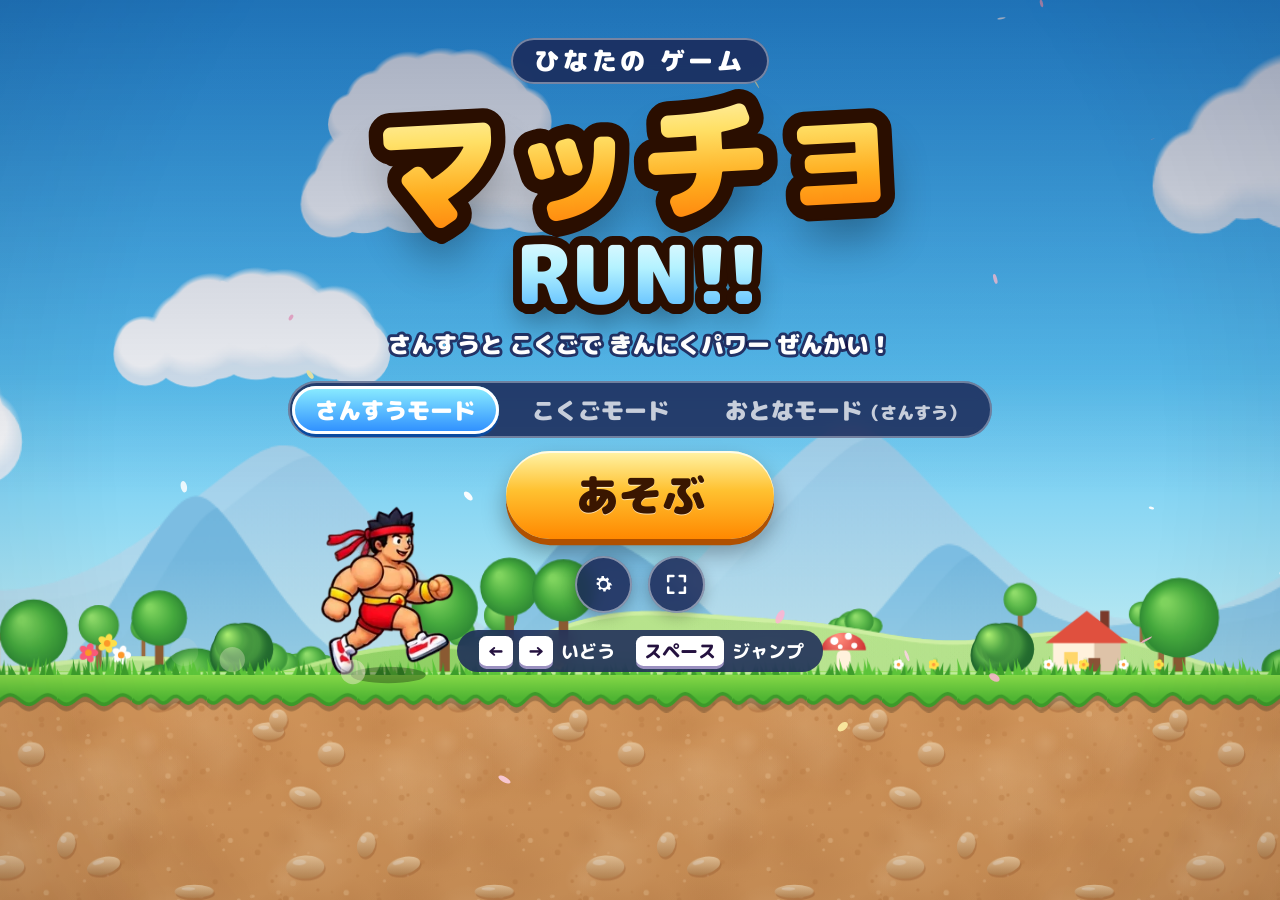
==== commit e806198c: "こくごモード: 20ステージの物語と問題を追加 - Excel（物語と問題）→ content/kokugo/level*_stage*.json を tools/build_kokugo.py で生" ====
--- a/index.html
+++ b/index.html
@@ -13,7 +13,7 @@
 <link rel="preconnect" href="https://fonts.googleapis.com">
 <link rel="preconnect" href="https://fonts.gstatic.com" crossorigin>
 <link href="https://fonts.googleapis.com/css2?family=M+PLUS+Rounded+1c:wght@500;800;900&display=swap" rel="stylesheet">
-<link rel="stylesheet" href="css/style.css?v=20261102m">
+<link rel="stylesheet" href="css/style.css?v=20261102n">
 </head>
 <body>
 <div id="app">
@@ -191,28 +191,28 @@
   <div id="rotate" class="rotate"><div class="phone"></div><p>よこむきに してね</p></div>
 </div>
 
-<script src="js/util.js?v=20261102m"></script>
-<script src="js/quiz.js?v=20261102m"></script>
-<script src="js/word.js?v=20261102m"></script>
-<script src="js/kokugo.js?v=20261102m"></script>
-<script src="js/media.js?v=20261102m"></script>
-<script src="js/audio.js?v=20261102m"></script>
-<script src="js/media-audio.js?v=20261102m"></script>
-<script src="js/input.js?v=20261102m"></script>
-<script src="js/themes.js?v=20261102m"></script>
-<script src="js/assets.js?v=20261102m"></script>
-<script src="js/sprite-meta.js?v=20261102m"></script>
-<script src="js/sprites.js?v=20261102m"></script>
-<script src="js/hero.js?v=20261102m"></script>
-<script src="js/entities.js?v=20261102m"></script>
-<script src="js/level.js?v=20261102m"></script>
-<script src="js/chara-data.js?v=20261102m"></script>
-<script src="js/boss68-data.js?v=20261102m"></script>
-<script src="js/rare10-data.js?v=20261102m"></script>
-<script src="js/chara.js?v=20261102m"></script>
-<script src="js/render.js?v=20261102m"></script>
-<script src="js/cutin.js?v=20261102m"></script>
-<script src="js/ui.js?v=20261102m"></script>
-<script src="js/game.js?v=20261102m"></script>
+<script src="js/util.js?v=20261102n"></script>
+<script src="js/quiz.js?v=20261102n"></script>
+<script src="js/word.js?v=20261102n"></script>
+<script src="js/kokugo.js?v=20261102n"></script>
+<script src="js/media.js?v=20261102n"></script>
+<script src="js/audio.js?v=20261102n"></script>
+<script src="js/media-audio.js?v=20261102n"></script>
+<script src="js/input.js?v=20261102n"></script>
+<script src="js/themes.js?v=20261102n"></script>
+<script src="js/assets.js?v=20261102n"></script>
+<script src="js/sprite-meta.js?v=20261102n"></script>
+<script src="js/sprites.js?v=20261102n"></script>
+<script src="js/hero.js?v=20261102n"></script>
+<script src="js/entities.js?v=20261102n"></script>
+<script src="js/level.js?v=20261102n"></script>
+<script src="js/chara-data.js?v=20261102n"></script>
+<script src="js/boss68-data.js?v=20261102n"></script>
+<script src="js/rare10-data.js?v=20261102n"></script>
+<script src="js/chara.js?v=20261102n"></script>
+<script src="js/render.js?v=20261102n"></script>
+<script src="js/cutin.js?v=20261102n"></script>
+<script src="js/ui.js?v=20261102n"></script>
+<script src="js/game.js?v=20261102n"></script>
 </body>
 </html>
--- a/css/style.css
+++ b/css/style.css
@@ -278,7 +278,7 @@
 }
 
 /* ステージえらび: こくご */
-.stage-card.kokugo .card-label { color: #1f9a3a; }
+.stage-card.kokugo .card-label { color: #1f9a3a; word-break: keep-all; overflow-wrap: anywhere; }
 .stage-card.locked { filter: grayscale(0.85) brightness(0.8); }
 .stage-card.locked .card-label { color: #8a8aa0; }
 .over-title { color: #c8102e; }
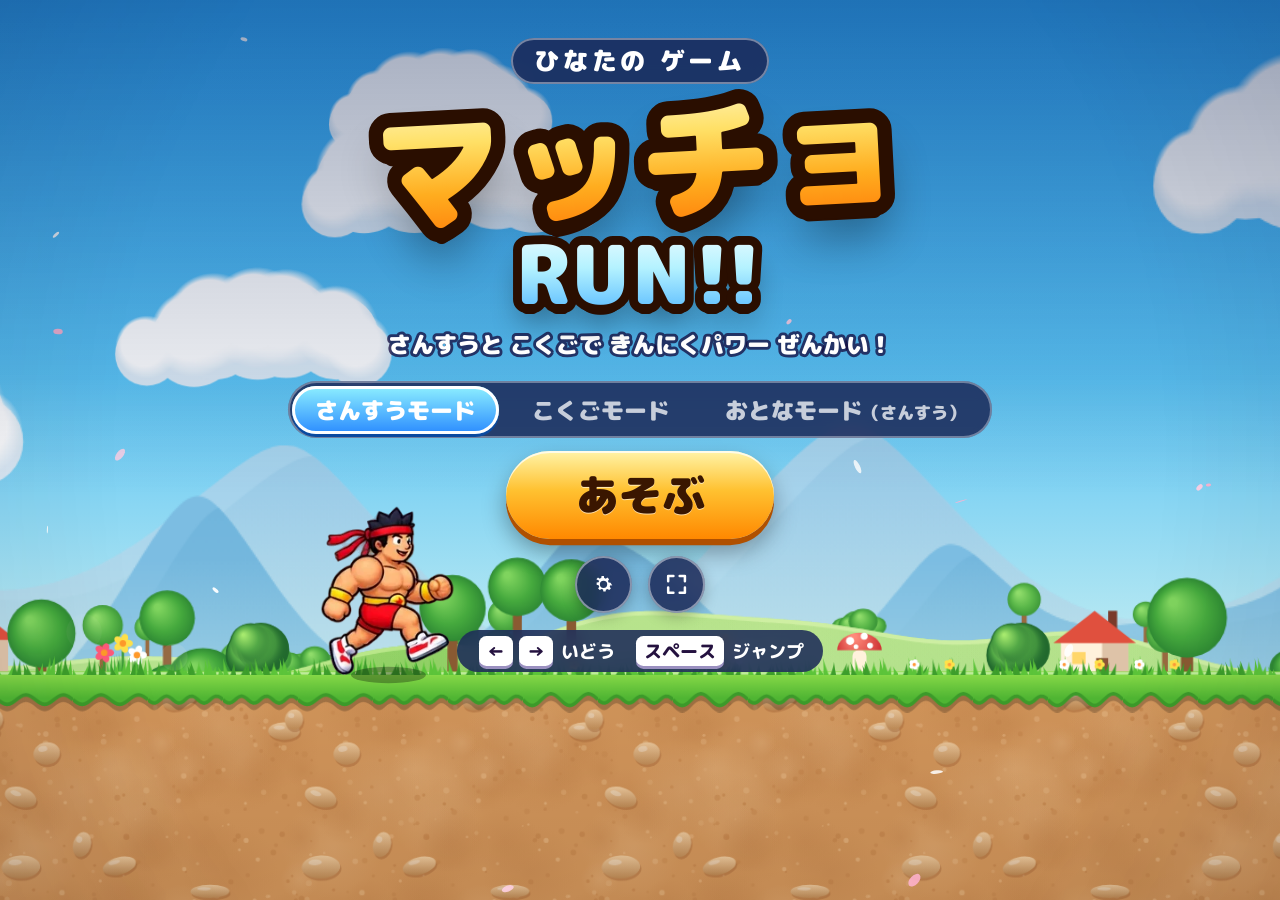
==== commit 70b3b5a3: "こくごモード: Lv3〜5 の物語と問題を新しいExcelに差し替え - tools/build_kokugo.py で再生成（Lv1〜2 は変更なし） - ページ分け: 1つのデータページが複数画面" ====
--- a/index.html
+++ b/index.html
@@ -13,7 +13,7 @@
 <link rel="preconnect" href="https://fonts.googleapis.com">
 <link rel="preconnect" href="https://fonts.gstatic.com" crossorigin>
 <link href="https://fonts.googleapis.com/css2?family=M+PLUS+Rounded+1c:wght@500;800;900&display=swap" rel="stylesheet">
-<link rel="stylesheet" href="css/style.css?v=20261102n">
+<link rel="stylesheet" href="css/style.css?v=20261102p">
 </head>
 <body>
 <div id="app">
@@ -191,28 +191,28 @@
   <div id="rotate" class="rotate"><div class="phone"></div><p>よこむきに してね</p></div>
 </div>
 
-<script src="js/util.js?v=20261102n"></script>
-<script src="js/quiz.js?v=20261102n"></script>
-<script src="js/word.js?v=20261102n"></script>
-<script src="js/kokugo.js?v=20261102n"></script>
-<script src="js/media.js?v=20261102n"></script>
-<script src="js/audio.js?v=20261102n"></script>
-<script src="js/media-audio.js?v=20261102n"></script>
-<script src="js/input.js?v=20261102n"></script>
-<script src="js/themes.js?v=20261102n"></script>
-<script src="js/assets.js?v=20261102n"></script>
-<script src="js/sprite-meta.js?v=20261102n"></script>
-<script src="js/sprites.js?v=20261102n"></script>
-<script src="js/hero.js?v=20261102n"></script>
-<script src="js/entities.js?v=20261102n"></script>
-<script src="js/level.js?v=20261102n"></script>
-<script src="js/chara-data.js?v=20261102n"></script>
-<script src="js/boss68-data.js?v=20261102n"></script>
-<script src="js/rare10-data.js?v=20261102n"></script>
-<script src="js/chara.js?v=20261102n"></script>
-<script src="js/render.js?v=20261102n"></script>
-<script src="js/cutin.js?v=20261102n"></script>
-<script src="js/ui.js?v=20261102n"></script>
-<script src="js/game.js?v=20261102n"></script>
+<script src="js/util.js?v=20261102p"></script>
+<script src="js/quiz.js?v=20261102p"></script>
+<script src="js/word.js?v=20261102p"></script>
+<script src="js/kokugo.js?v=20261102p"></script>
+<script src="js/media.js?v=20261102p"></script>
+<script src="js/audio.js?v=20261102p"></script>
+<script src="js/media-audio.js?v=20261102p"></script>
+<script src="js/input.js?v=20261102p"></script>
+<script src="js/themes.js?v=20261102p"></script>
+<script src="js/assets.js?v=20261102p"></script>
+<script src="js/sprite-meta.js?v=20261102p"></script>
+<script src="js/sprites.js?v=20261102p"></script>
+<script src="js/hero.js?v=20261102p"></script>
+<script src="js/entities.js?v=20261102p"></script>
+<script src="js/level.js?v=20261102p"></script>
+<script src="js/chara-data.js?v=20261102p"></script>
+<script src="js/boss68-data.js?v=20261102p"></script>
+<script src="js/rare10-data.js?v=20261102p"></script>
+<script src="js/chara.js?v=20261102p"></script>
+<script src="js/render.js?v=20261102p"></script>
+<script src="js/cutin.js?v=20261102p"></script>
+<script src="js/ui.js?v=20261102p"></script>
+<script src="js/game.js?v=20261102p"></script>
 </body>
 </html>
